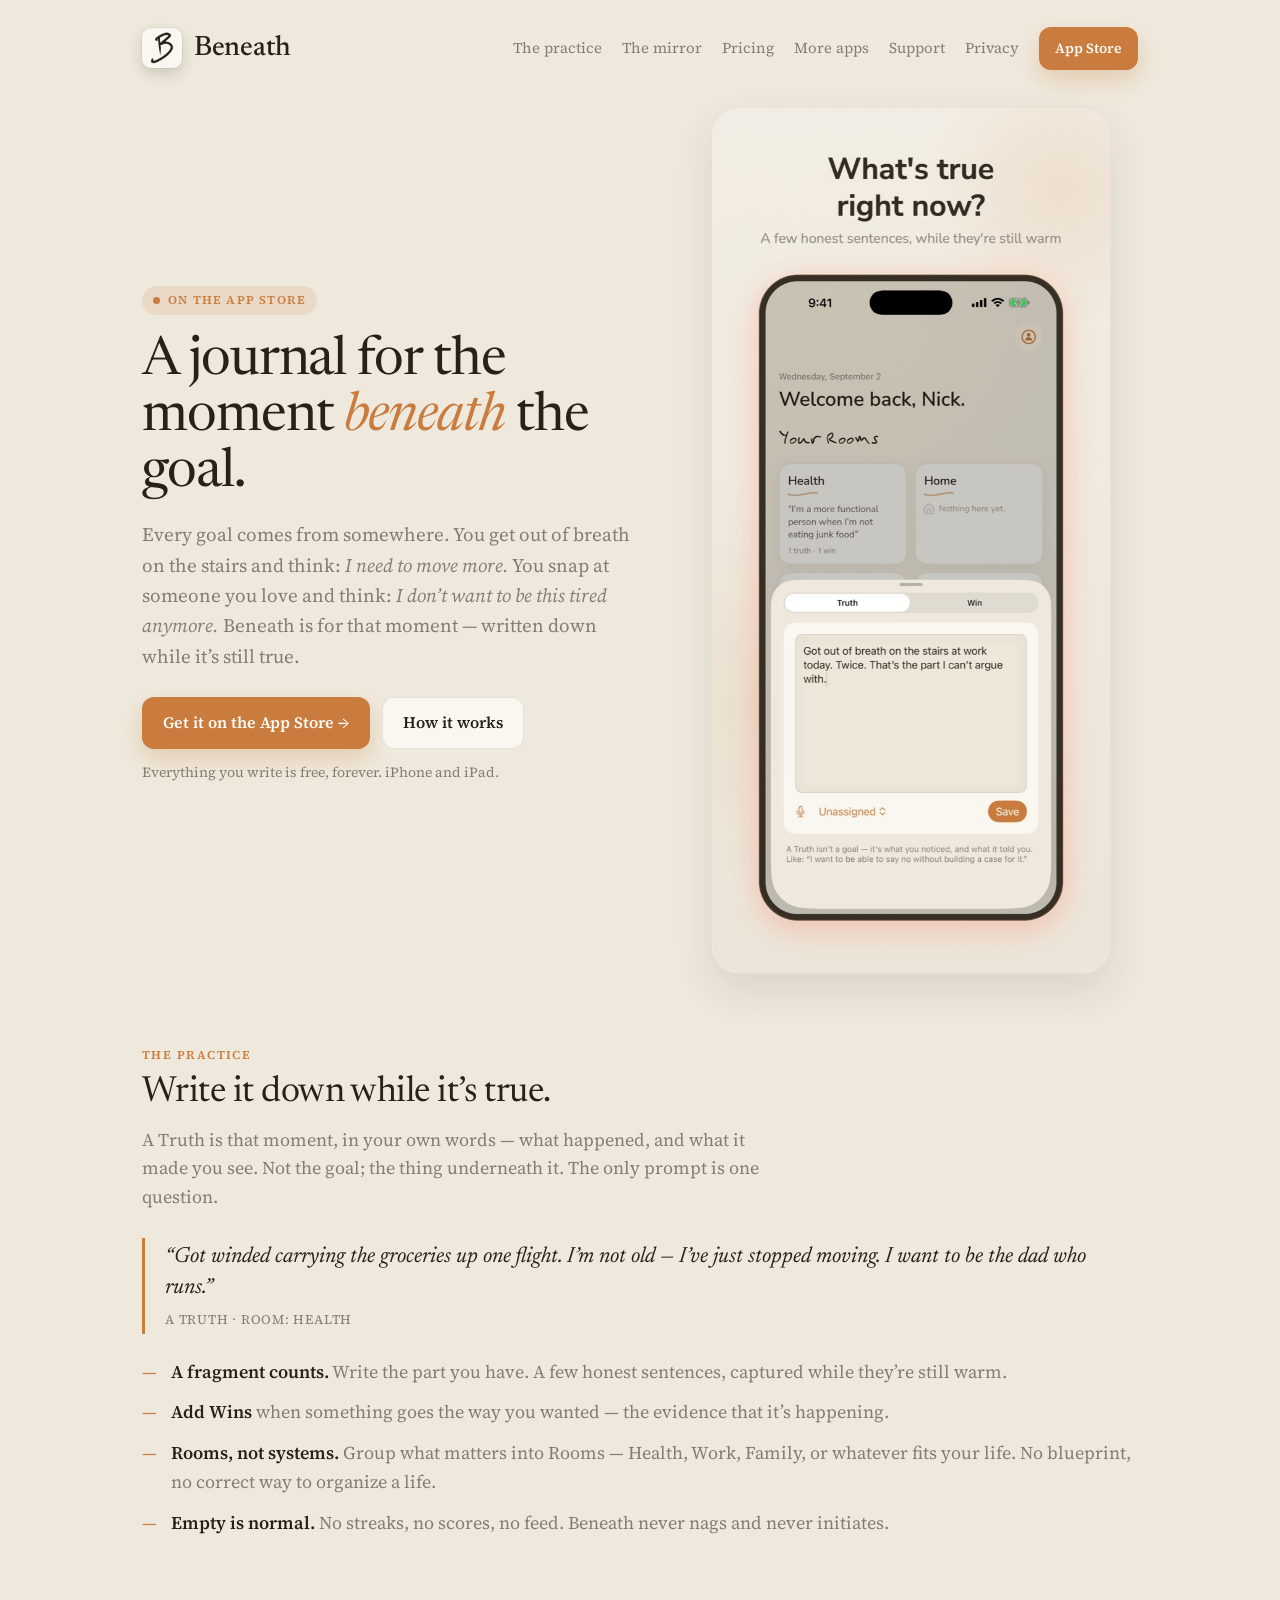
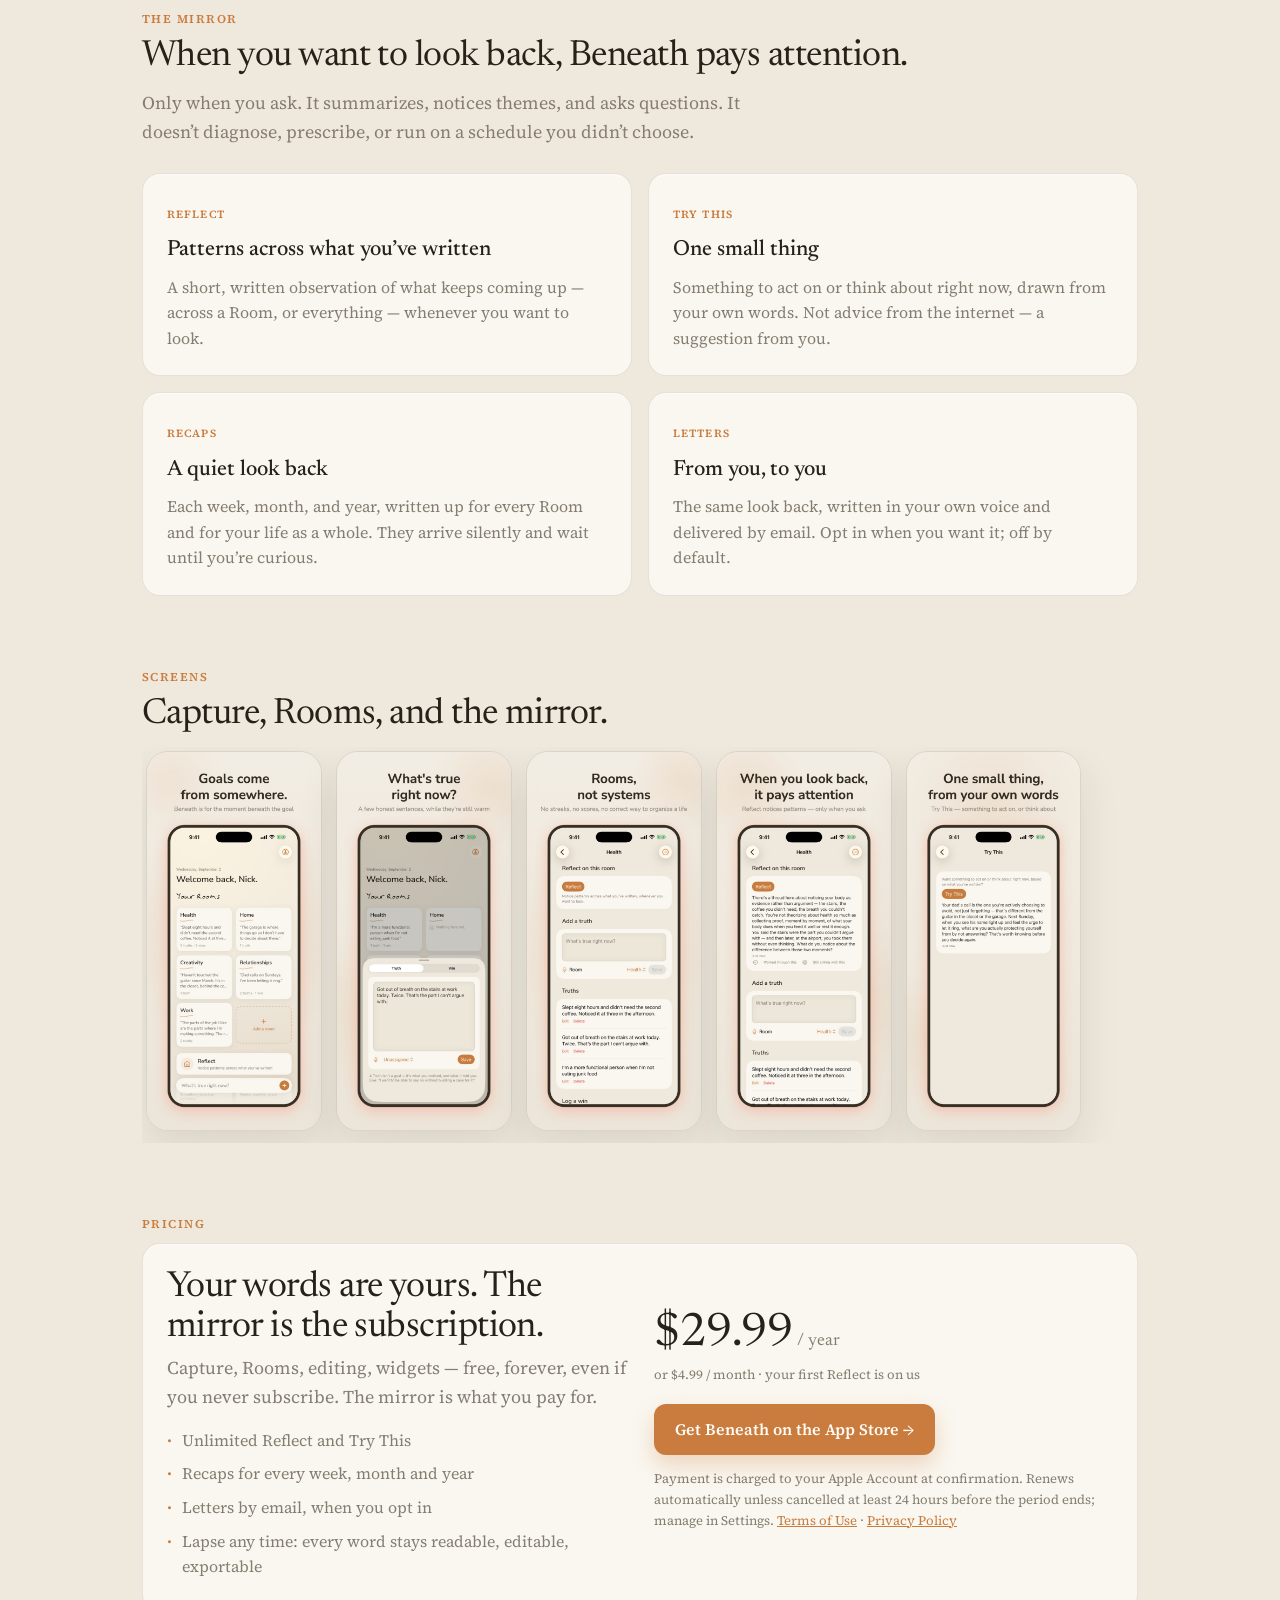
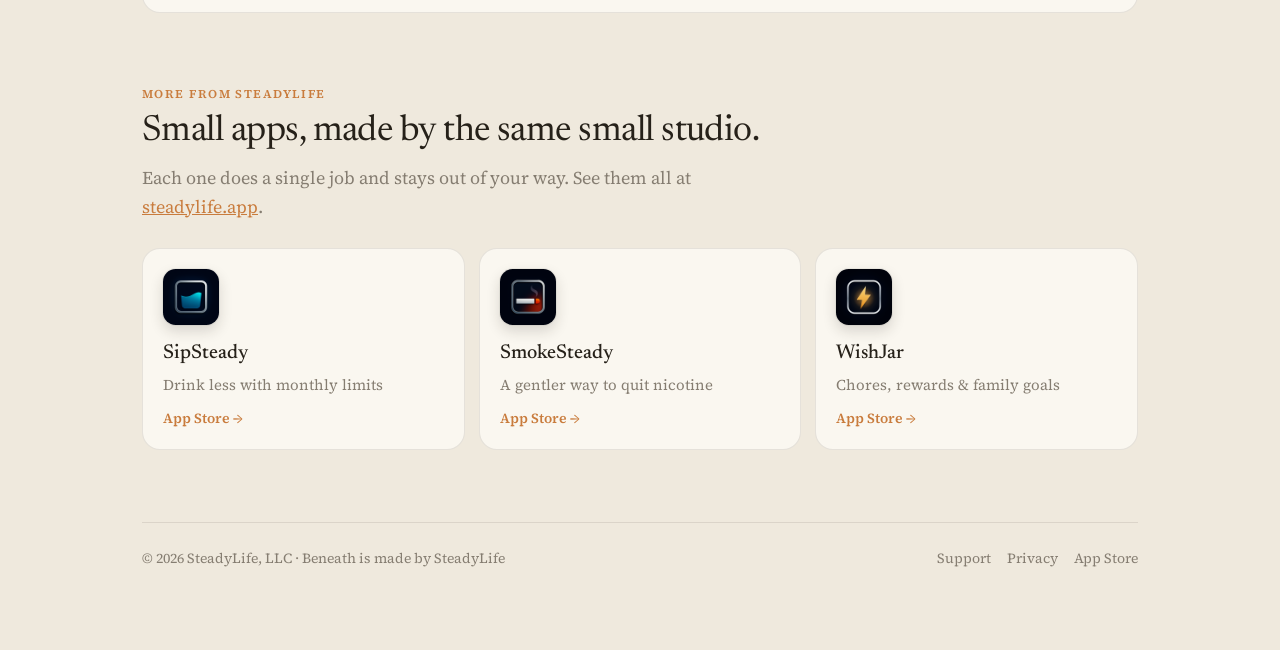
==== index.html @ 75b29573 ""More from SteadyLife" cards linking to the other apps' App Store pages Co-Authored-By: Claude Fable" ====
<!DOCTYPE html>
<html lang="en">
<head>
  <meta charset="utf-8" />
  <title>Beneath – A journal for the moment beneath the goal</title>
  <meta name="viewport" content="width=device-width, initial-scale=1" />
  <meta name="description" content="Beneath is a journal for the moment beneath the goal. Write down what's true while it's true, keep it in Rooms that fit your life, and when you want to look back, let it pay attention. On the App Store." />
  <meta property="og:title" content="Beneath – Truths & Wins" />
  <meta property="og:description" content="Write down what's true while it's true. A journal that never nags, and reflects only when you ask." />
  <meta property="og:image" content="https://beneath.ink/img/mk-1-home.jpg" />
  <meta property="og:url" content="https://beneath.ink/" />
  <meta name="theme-color" content="#EFE9DD" />
  <link rel="icon" type="image/png" sizes="32x32" href="/img/favicon-32.png" />
  <link rel="icon" type="image/png" sizes="64x64" href="/img/favicon-64.png" />
  <link rel="apple-touch-icon" href="/img/apple-touch-icon.png" />
  <meta name="apple-itunes-app" content="app-id=6801366688" />
  <link rel="preconnect" href="https://fonts.googleapis.com" />
  <link rel="preconnect" href="https://fonts.gstatic.com" crossorigin />
  <link href="https://fonts.googleapis.com/css2?family=Newsreader:ital,opsz,wght@0,6..72,400;0,6..72,500;1,6..72,400&family=Source+Serif+4:ital,opsz,wght@0,8..60,400;0,8..60,600;1,8..60,400&display=swap" rel="stylesheet" />
  <link rel="stylesheet" href="/site.css" />
</head>
<body>
  <div class="shell">
    <header>
      <a class="wordmark" href="/">
        <img src="/img/icon-512.png" alt="" width="40" height="40" />
        <span>Beneath</span>
      </a>
      <nav>
        <a href="#practice">The practice</a>
        <a href="#mirror">The mirror</a>
        <a href="#pricing">Pricing</a>
        <a href="#more">More apps</a>
        <a href="/support.html">Support</a>
        <a href="/privacy.html">Privacy</a>
        <a class="btn btn-primary btn-small" href="https://apps.apple.com/app/id6801366688" target="_blank" rel="noopener">App Store</a>
      </nav>
    </header>

    <main>
      <section class="hero">
        <div>
          <div class="chip"><span class="dot"></span>On the App Store</div>
          <h1>A journal for the moment <em>beneath</em> the goal.</h1>
          <p class="lede">
            Every goal comes from somewhere. You get out of breath on the stairs and think: <em>I need to move more.</em> You snap at someone you love and think: <em>I don&rsquo;t want to be this tired anymore.</em> Beneath is for that moment — written down while it&rsquo;s still true.
          </p>
          <div class="cta-row">
            <a class="btn btn-primary" href="https://apps.apple.com/app/id6801366688" target="_blank" rel="noopener">Get it on the App Store →</a>
            <a class="btn btn-ghost" href="#practice">How it works</a>
          </div>
          <p class="cta-note">Everything you write is free, forever. iPhone and iPad.</p>
        </div>
        <div class="hero-shot">
          <img src="/img/mk-2-capture.jpg" alt="Beneath — What's true right now?" />
        </div>
      </section>

      <section id="practice">
        <p class="eyebrow">The practice</p>
        <h2>Write it down while it&rsquo;s true.</h2>
        <p class="sub">A Truth is that moment, in your own words — what happened, and what it made you see. Not the goal; the thing underneath it. The only prompt is one question.</p>
        <blockquote class="truth">
          &ldquo;Got winded carrying the groceries up one flight. I&rsquo;m not old — I&rsquo;ve just stopped moving. I want to be the dad who runs.&rdquo;
          <small>A Truth · Room: Health</small>
        </blockquote>
        <ul class="principles">
          <li><span><strong>A fragment counts.</strong> Write the part you have. A few honest sentences, captured while they&rsquo;re still warm.</span></li>
          <li><span><strong>Add Wins</strong> when something goes the way you wanted — the evidence that it&rsquo;s happening.</span></li>
          <li><span><strong>Rooms, not systems.</strong> Group what matters into Rooms — Health, Work, Family, or whatever fits your life. No blueprint, no correct way to organize a life.</span></li>
          <li><span><strong>Empty is normal.</strong> No streaks, no scores, no feed. Beneath never nags and never initiates.</span></li>
        </ul>
      </section>

      <section id="mirror">
        <p class="eyebrow">The mirror</p>
        <h2>When you want to look back, Beneath pays attention.</h2>
        <p class="sub">Only when you ask. It summarizes, notices themes, and asks questions. It doesn&rsquo;t diagnose, prescribe, or run on a schedule you didn&rsquo;t choose.</p>
        <div class="mirror">
          <div class="card">
            <span class="tag">Reflect</span>
            <h3>Patterns across what you&rsquo;ve written</h3>
            <p>A short, written observation of what keeps coming up — across a Room, or everything — whenever you want to look.</p>
          </div>
          <div class="card">
            <span class="tag">Try This</span>
            <h3>One small thing</h3>
            <p>Something to act on or think about right now, drawn from your own words. Not advice from the internet — a suggestion from you.</p>
          </div>
          <div class="card">
            <span class="tag">Recaps</span>
            <h3>A quiet look back</h3>
            <p>Each week, month, and year, written up for every Room and for your life as a whole. They arrive silently and wait until you&rsquo;re curious.</p>
          </div>
          <div class="card">
            <span class="tag">Letters</span>
            <h3>From you, to you</h3>
            <p>The same look back, written in your own voice and delivered by email. Opt in when you want it; off by default.</p>
          </div>
        </div>
      </section>

      <section>
        <p class="eyebrow">Screens</p>
        <h2>Capture, Rooms, and the mirror.</h2>
        <div class="gallery">
          <a href="/img/mk-1-home.jpg" target="_blank" rel="noopener"><img src="/img/mk-1-home.jpg" alt="Beneath home — your Rooms and recent Truths" loading="lazy" /></a>
          <a href="/img/mk-2-capture.jpg" target="_blank" rel="noopener"><img src="/img/mk-2-capture.jpg" alt="Capture — what's true right now?" loading="lazy" /></a>
          <a href="/img/mk-3-room.jpg" target="_blank" rel="noopener"><img src="/img/mk-3-room.jpg" alt="A Room with its Truths and Wins" loading="lazy" /></a>
          <a href="/img/mk-4-reflect.jpg" target="_blank" rel="noopener"><img src="/img/mk-4-reflect.jpg" alt="Reflect — patterns across what you've written" loading="lazy" /></a>
          <a href="/img/mk-5-trythis.jpg" target="_blank" rel="noopener"><img src="/img/mk-5-trythis.jpg" alt="Try This — one small thing to act on" loading="lazy" /></a>
        </div>
      </section>

      <section id="pricing">
        <p class="eyebrow">Pricing</p>
        <div class="card pricing">
          <div>
            <h2 style="margin-bottom:6px;">Your words are yours. The mirror is the subscription.</h2>
            <p class="sub" style="margin-bottom:0;">Capture, Rooms, editing, widgets — free, forever, even if you never subscribe. The mirror is what you pay for.</p>
            <ul>
              <li>Unlimited Reflect and Try This</li>
              <li>Recaps for every week, month and year</li>
              <li>Letters by email, when you opt in</li>
              <li>Lapse any time: every word stays readable, editable, exportable</li>
            </ul>
          </div>
          <div>
            <div class="price">$29.99<small> / year</small></div>
            <p class="fine" style="margin:8px 0 18px;">or $4.99 / month · your first Reflect is on us</p>
            <a class="btn btn-primary" href="https://apps.apple.com/app/id6801366688" target="_blank" rel="noopener">Get Beneath on the App Store →</a>
            <p class="fine" style="margin-top:14px;">Payment is charged to your Apple Account at confirmation. Renews automatically unless cancelled at least 24 hours before the period ends; manage in Settings. <a href="https://www.apple.com/legal/internet-services/itunes/dev/stdeula/" target="_blank" rel="noopener">Terms of Use</a> · <a href="/privacy.html">Privacy Policy</a></p>
          </div>
        </div>
      </section>

      <section id="more">
        <p class="eyebrow">More from SteadyLife</p>
        <h2>Small apps, made by the same small studio.</h2>
        <p class="sub">Each one does a single job and stays out of your way. See them all at <a href="https://steadylife.app/">steadylife.app</a>.</p>
        <div class="more-grid">
          <a class="more-card" href="https://apps.apple.com/app/id6755796430" target="_blank" rel="noopener">
            <img src="/img/sipsteady.png" alt="" width="56" height="56" />
            <span class="more-name">SipSteady</span>
            <span class="more-sub">Drink less with monthly limits</span>
            <span class="more-cta">App Store →</span>
          </a>
          <a class="more-card" href="https://apps.apple.com/app/id6803258229" target="_blank" rel="noopener">
            <img src="/img/smokesteady.png" alt="" width="56" height="56" />
            <span class="more-name">SmokeSteady</span>
            <span class="more-sub">A gentler way to quit nicotine</span>
            <span class="more-cta">App Store →</span>
          </a>
          <a class="more-card" href="https://apps.apple.com/app/id6804933445" target="_blank" rel="noopener">
            <img src="/img/wishjar.png" alt="" width="56" height="56" />
            <span class="more-name">WishJar</span>
            <span class="more-sub">Chores, rewards & family goals</span>
            <span class="more-cta">App Store →</span>
          </a>
        </div>
      </section>
    </main>

    <footer>
      <div>© 2026 SteadyLife, LLC · Beneath is made by <a href="https://steadylife.app/">SteadyLife</a></div>
      <div class="links">
        <a href="/support.html">Support</a>
        <a href="/privacy.html">Privacy</a>
        <a href="https://apps.apple.com/app/id6801366688" target="_blank" rel="noopener">App Store</a>
      </div>
    </footer>
  </div>
</body>
</html>
---- site.css ----
/* Beneath — the app's own palette: warm cream, paper cards, warm ink, copper. */
:root {
  --cream: #EFE9DD;
  --paper: #FAF7F0;
  --paper-2: #EDE7DA;
  --ink: #262119;
  --ink-2: #857D71;
  --copper: #C97C3D;
  --copper-soft: rgba(201, 124, 61, 0.14);
  --divider: rgba(38, 33, 25, 0.10);
  --radius: 18px;
  --shadow: 0 18px 40px rgba(38, 33, 25, 0.10);
}

* { box-sizing: border-box; }
html { scroll-behavior: smooth; }

body {
  margin: 0;
  background: var(--cream);
  color: var(--ink);
  font-family: "Source Serif 4", "New York", Georgia, "Times New Roman", serif;
  font-size: 18px;
  line-height: 1.6;
  -webkit-font-smoothing: antialiased;
}

a { color: var(--copper); }

.shell { max-width: 1040px; margin: 0 auto; padding: 22px 22px 80px; }

/* --- Header --- */
header {
  display: flex; align-items: center; justify-content: space-between;
  gap: 16px; padding: 4px 0 36px; flex-wrap: wrap;
}
.wordmark {
  display: inline-flex; align-items: center; gap: 12px;
  text-decoration: none; color: var(--ink);
  font-family: "Newsreader", "Source Serif 4", Georgia, serif;
  font-weight: 500; font-size: 28px; letter-spacing: -0.01em;
}
.wordmark img {
  width: 40px; height: 40px; border-radius: 22.5%;
  box-shadow: 0 6px 14px rgba(38, 33, 25, 0.16), 0 0 0 1px rgba(38, 33, 25, 0.06);
}
nav { display: flex; align-items: center; gap: 20px; flex-wrap: wrap; }
nav a {
  color: var(--ink-2); text-decoration: none; font-size: 15px;
  font-family: "Source Serif 4", Georgia, serif;
}
nav a:hover { color: var(--ink); }

/* --- Buttons --- */
.btn {
  display: inline-flex; align-items: center; gap: 8px;
  padding: 12px 20px; border-radius: 12px;
  font-size: 16px; text-decoration: none;
  font-family: "Source Serif 4", Georgia, serif; font-weight: 600;
  border: 1px solid transparent;
  transition: transform 0.08s ease-out, box-shadow 0.08s ease-out, background 0.08s ease-out;
}
.btn-primary { background: var(--copper); color: #FFFDF9; box-shadow: 0 10px 22px rgba(201, 124, 61, 0.28); }
.btn-primary:hover { transform: translateY(-1px); box-shadow: 0 14px 26px rgba(201, 124, 61, 0.34); }
.btn-ghost { background: var(--paper); color: var(--ink); border-color: var(--divider); }
.btn-ghost:hover { background: #fff; }
.btn-small { padding: 9px 15px; font-size: 14px; }

/* --- Hero --- */
.hero {
  display: grid; grid-template-columns: minmax(0, 1.05fr) minmax(0, 0.95fr);
  gap: 40px; align-items: center; margin-bottom: 72px;
}
@media (max-width: 860px) { .hero { grid-template-columns: minmax(0, 1fr); } }

.chip {
  display: inline-flex; align-items: center; gap: 8px;
  padding: 5px 11px; border-radius: 999px;
  background: var(--copper-soft); color: var(--copper);
  font-size: 12px; letter-spacing: 0.10em; text-transform: uppercase;
  font-family: "Source Serif 4", Georgia, serif; font-weight: 600;
  margin-bottom: 18px;
}
.chip .dot { width: 7px; height: 7px; border-radius: 50%; background: var(--copper); }

h1 {
  font-family: "Newsreader", "Source Serif 4", Georgia, serif;
  font-weight: 400; font-size: 54px; line-height: 1.04; letter-spacing: -0.02em;
  margin: 0 0 18px;
}
@media (max-width: 600px) { h1 { font-size: 40px; } }
h1 em { font-style: italic; color: var(--copper); }

.lede { font-size: 19px; color: var(--ink-2); max-width: 520px; margin: 0 0 26px; }
.cta-row { display: flex; gap: 12px; flex-wrap: wrap; align-items: center; }
.cta-note { font-size: 14px; color: var(--ink-2); margin-top: 12px; }

.hero-shot img {
  width: 100%; max-width: 400px; display: block; margin: 0 auto;
  border-radius: 28px; box-shadow: var(--shadow);
  border: 1px solid var(--divider); background: var(--paper);
}

/* --- Sections --- */
section { margin-bottom: 72px; }
.eyebrow {
  font-size: 12px; letter-spacing: 0.12em; text-transform: uppercase;
  color: var(--copper); font-weight: 600; margin: 0 0 8px;
}
h2 {
  font-family: "Newsreader", "Source Serif 4", Georgia, serif;
  font-weight: 400; font-size: 36px; line-height: 1.12; letter-spacing: -0.015em;
  margin: 0 0 12px;
}
.sub { color: var(--ink-2); max-width: 620px; margin: 0 0 26px; }

.card {
  background: var(--paper); border: 1px solid var(--divider);
  border-radius: var(--radius); padding: 24px;
  box-shadow: 0 1px 0 rgba(255,255,255,0.6) inset;
}

/* A Truth, quoted */
.truth {
  border-left: 3px solid var(--copper);
  padding: 4px 0 4px 20px; margin: 0 0 24px;
  font-family: "Newsreader", Georgia, serif; font-style: italic; font-size: 22px; line-height: 1.4;
}
.truth small { display: block; font-style: normal; font-family: "Source Serif 4", Georgia, serif; font-size: 13px; color: var(--ink-2); margin-top: 8px; letter-spacing: 0.06em; text-transform: uppercase; }

/* Mirror features */
.mirror { display: grid; grid-template-columns: repeat(2, minmax(0, 1fr)); gap: 16px; }
@media (max-width: 720px) { .mirror { grid-template-columns: minmax(0, 1fr); } }
.mirror h3 { margin: 0 0 6px; font-family: "Newsreader", Georgia, serif; font-weight: 500; font-size: 22px; }
.mirror p { margin: 0; color: var(--ink-2); font-size: 16px; }
.mirror .tag {
  display: inline-block; font-size: 11px; letter-spacing: 0.10em; text-transform: uppercase;
  color: var(--copper); margin-bottom: 10px; font-weight: 600;
}

/* Principles list */
.principles { list-style: none; padding: 0; margin: 0; display: grid; gap: 12px; }
.principles li { display: flex; gap: 14px; align-items: flex-start; color: var(--ink-2); }
.principles li::before { content: "—"; color: var(--copper); flex: 0 0 auto; }
.principles strong { color: var(--ink); font-weight: 600; }

/* Gallery */
.gallery { display: flex; gap: 14px; overflow-x: auto; padding: 4px 4px 12px; scroll-snap-type: x mandatory; }
.gallery a { flex: 0 0 auto; scroll-snap-align: start; }
.gallery img {
  height: 380px; width: auto; display: block; border-radius: 22px;
  border: 1px solid var(--divider); box-shadow: var(--shadow);
}
@media (max-width: 600px) { .gallery img { height: 300px; } }

/* Pricing */
.pricing { display: grid; grid-template-columns: minmax(0, 1fr) minmax(0, 1fr); gap: 28px; align-items: center; }
@media (max-width: 760px) { .pricing { grid-template-columns: minmax(0, 1fr); } }
.price { font-family: "Newsreader", Georgia, serif; font-size: 46px; line-height: 1; letter-spacing: -0.02em; }
.price small { font-size: 18px; color: var(--ink-2); letter-spacing: 0; }
.pricing ul { list-style: none; padding: 0; margin: 16px 0 0; }
.pricing li { display: flex; gap: 10px; align-items: flex-start; margin-bottom: 8px; color: var(--ink-2); font-size: 16px; }
.pricing li::before { content: "·"; color: var(--copper); font-weight: 700; flex: 0 0 auto; }
.fine { font-size: 13px; color: var(--ink-2); }

/* Prose pages */
.prose { max-width: 740px; }
.prose h1 { font-size: 42px; }
.prose h2 { font-size: 26px; margin-top: 40px; }
.prose p, .prose li { color: #4A433B; }
.prose strong { color: var(--ink); font-weight: 600; }
.prose ul { padding-left: 22px; }
.prose li { margin-bottom: 8px; }
.prose .meta { color: var(--ink-2); font-size: 14px; }

/* Forms */
form.support { display: grid; gap: 14px; max-width: 560px; }
form.support label { font-size: 14px; display: grid; gap: 6px; color: var(--ink); font-weight: 600; }
form.support input, form.support textarea {
  font: inherit; font-size: 16px; color: var(--ink);
  background: var(--paper); border: 1px solid var(--divider); border-radius: 12px; padding: 12px 14px;
}
form.support textarea { min-height: 140px; resize: vertical; }
form.support input:focus, form.support textarea:focus { outline: none; border-color: var(--copper); box-shadow: 0 0 0 4px var(--copper-soft); }

/* FAQ */
details { border-top: 1px solid var(--divider); padding: 14px 0; }
details:last-of-type { border-bottom: 1px solid var(--divider); }
summary { cursor: pointer; font-weight: 600; font-size: 17px; list-style: none; display: flex; justify-content: space-between; gap: 16px; }
summary::after { content: "+"; color: var(--copper); }
details[open] summary::after { content: "–"; }
details p { color: var(--ink-2); margin: 10px 0 0; font-size: 16px; }

/* Footer */
footer {
  border-top: 1px solid var(--divider); padding-top: 24px;
  display: flex; justify-content: space-between; gap: 16px; flex-wrap: wrap;
  color: var(--ink-2); font-size: 14px;
}
footer a { color: var(--ink-2); text-decoration: none; }
footer a:hover { color: var(--ink); }
footer .links { display: flex; gap: 16px; flex-wrap: wrap; }

/* More from SteadyLife */
.more-grid { display: grid; grid-template-columns: repeat(3, minmax(0, 1fr)); gap: 14px; }
@media (max-width: 720px) { .more-grid { grid-template-columns: minmax(0, 1fr); } }
.more-card {
  display: grid; gap: 4px; text-decoration: none; color: var(--ink);
  background: var(--paper); border: 1px solid var(--divider);
  border-radius: var(--radius); padding: 20px;
  transition: transform 0.08s ease-out, box-shadow 0.08s ease-out;
}
.more-card:hover { transform: translateY(-2px); box-shadow: var(--shadow); }
.more-card img { width: 56px; height: 56px; border-radius: 22.5%; margin-bottom: 8px; box-shadow: 0 6px 14px rgba(38, 33, 25, 0.16), 0 0 0 1px rgba(38,33,25,0.06); }
.more-name { font-family: "Newsreader", Georgia, serif; font-weight: 500; font-size: 20px; }
.more-sub { color: var(--ink-2); font-size: 15px; }
.more-cta { color: var(--copper); font-weight: 600; font-size: 14px; margin-top: 6px; }
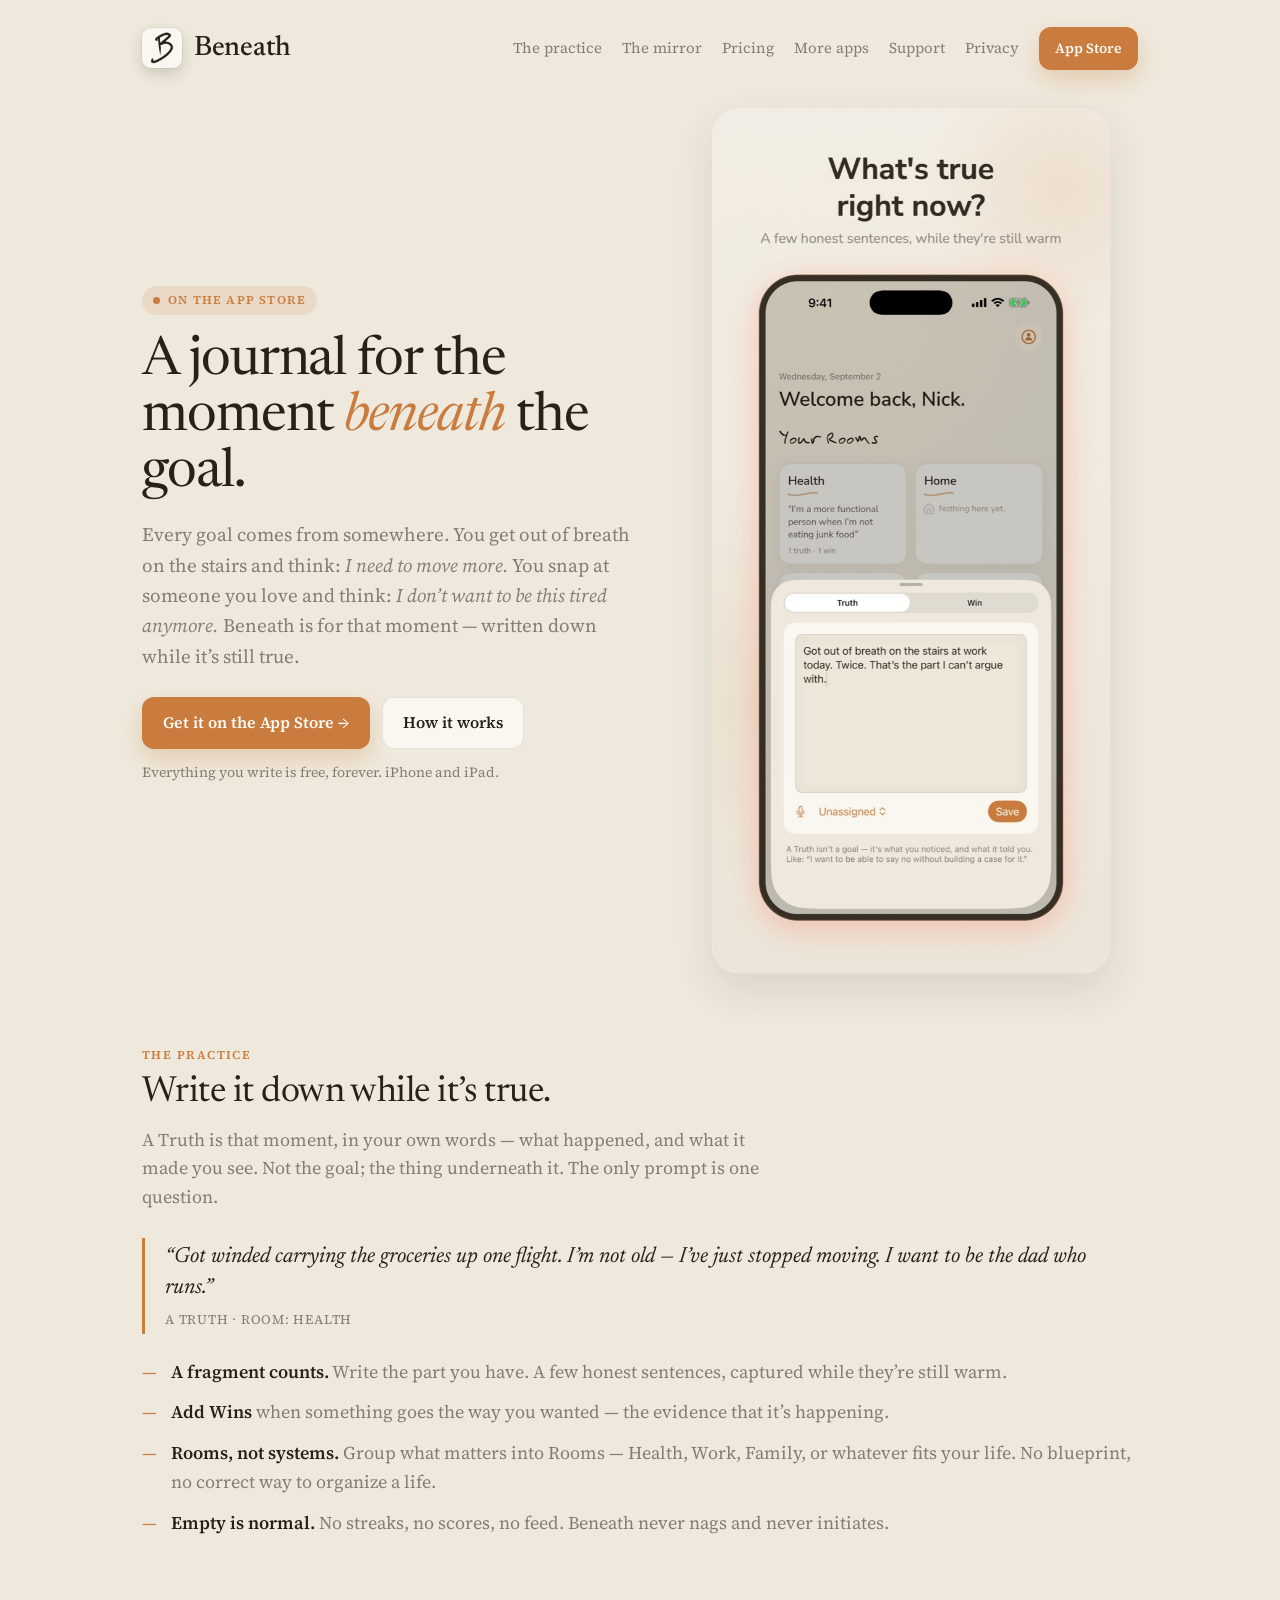
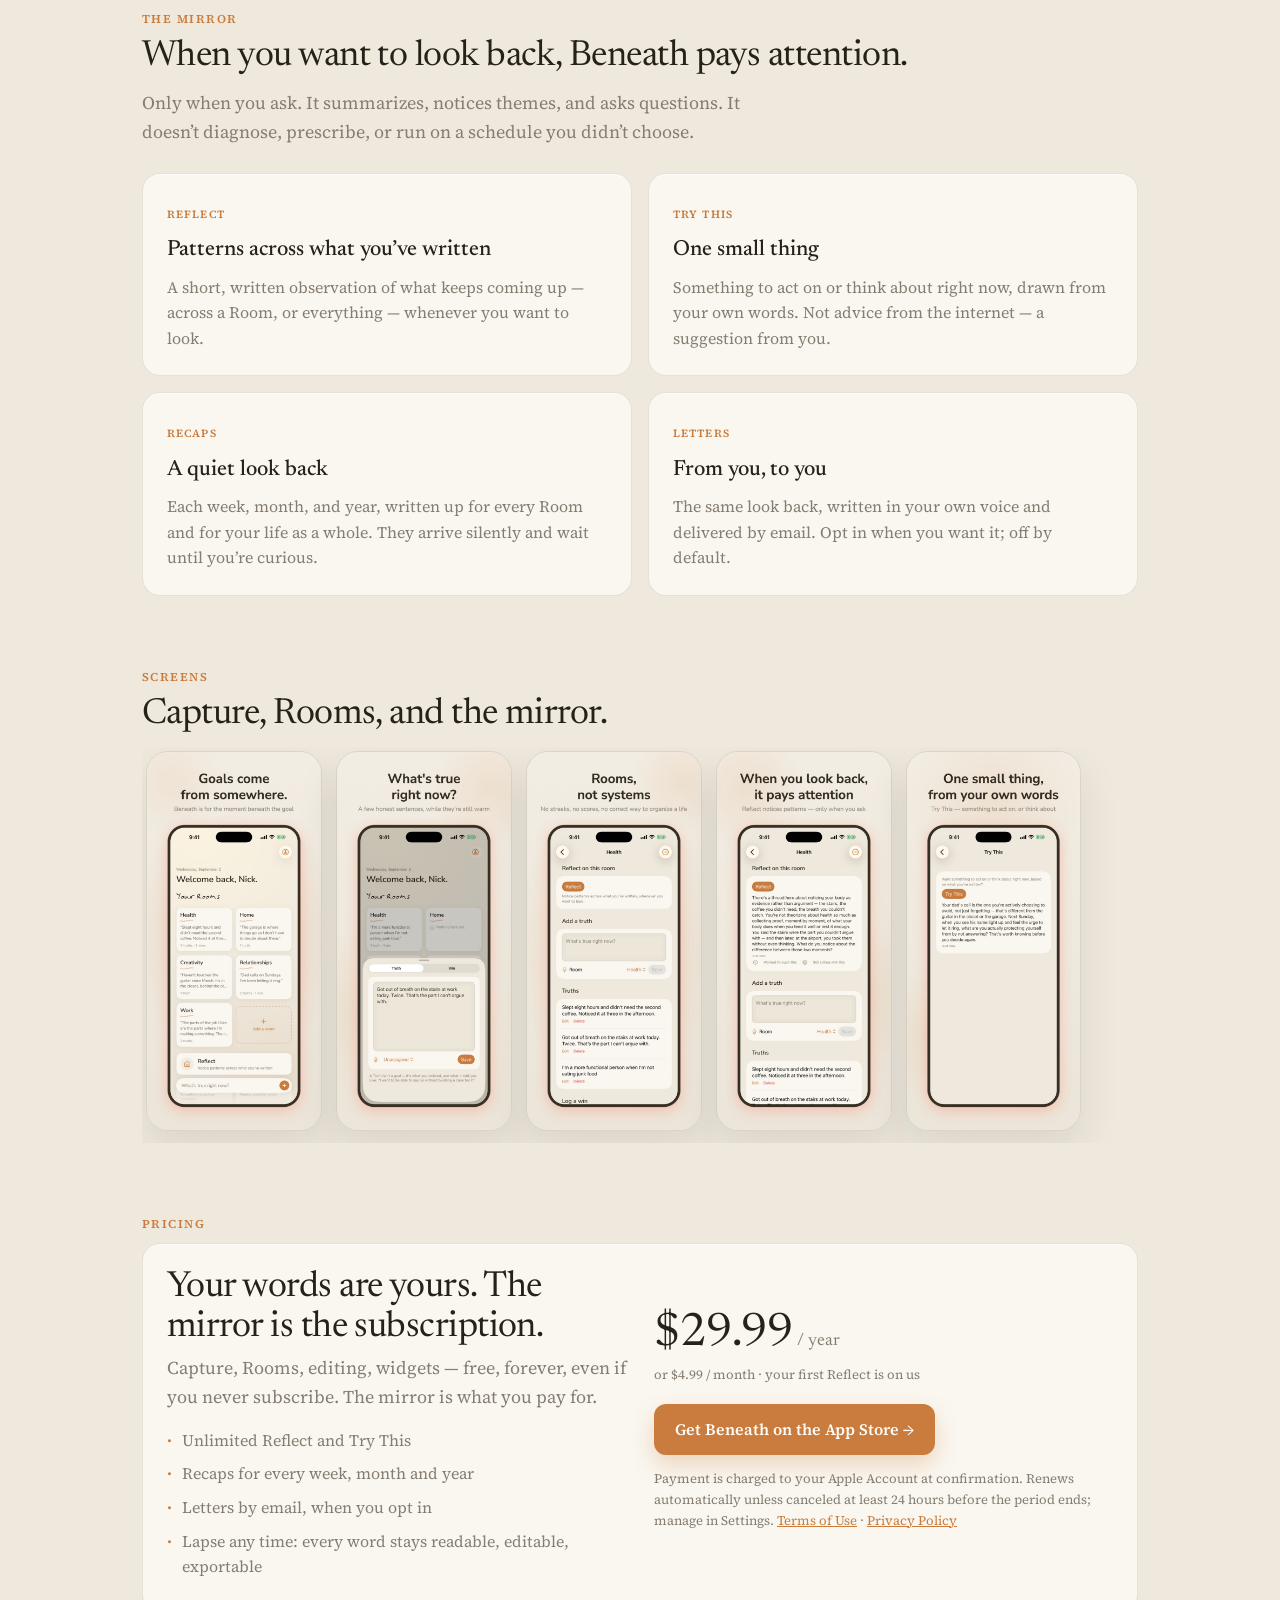
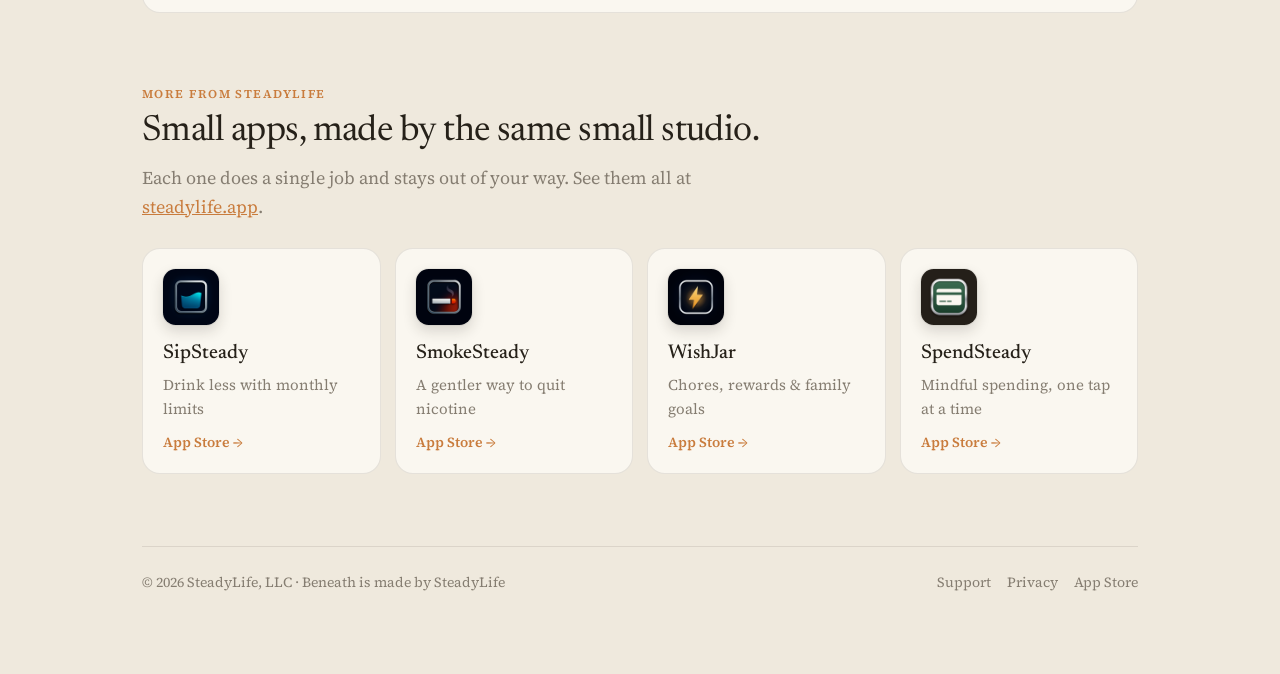
==== commit 4f3c9d15: "More from SteadyLife: add SpendSteady Co-Authored-By: Claude Fable 5.1 <noreply@anthropic.com>" ====
--- a/index.html
+++ b/index.html
@@ -129,7 +129,7 @@
             <div class="price">$29.99<small> / year</small></div>
             <p class="fine" style="margin:8px 0 18px;">or $4.99 / month · your first Reflect is on us</p>
             <a class="btn btn-primary" href="https://apps.apple.com/app/id6801366688" target="_blank" rel="noopener">Get Beneath on the App Store →</a>
-            <p class="fine" style="margin-top:14px;">Payment is charged to your Apple Account at confirmation. Renews automatically unless cancelled at least 24 hours before the period ends; manage in Settings. <a href="https://www.apple.com/legal/internet-services/itunes/dev/stdeula/" target="_blank" rel="noopener">Terms of Use</a> · <a href="/privacy.html">Privacy Policy</a></p>
+            <p class="fine" style="margin-top:14px;">Payment is charged to your Apple Account at confirmation. Renews automatically unless canceled at least 24 hours before the period ends; manage in Settings. <a href="https://www.apple.com/legal/internet-services/itunes/dev/stdeula/" target="_blank" rel="noopener">Terms of Use</a> · <a href="/privacy.html">Privacy Policy</a></p>
           </div>
         </div>
       </section>
@@ -157,6 +157,12 @@
             <span class="more-sub">Chores, rewards & family goals</span>
             <span class="more-cta">App Store →</span>
           </a>
+          <a class="more-card" href="https://apps.apple.com/app/id6804992060" target="_blank" rel="noopener">
+            <img src="/img/spendsteady.png" alt="" width="56" height="56" />
+            <span class="more-name">SpendSteady</span>
+            <span class="more-sub">Mindful spending, one tap at a time</span>
+            <span class="more-cta">App Store →</span>
+          </a>
         </div>
       </section>
     </main>
--- a/site.css
+++ b/site.css
@@ -202,8 +202,9 @@
 footer .links { display: flex; gap: 16px; flex-wrap: wrap; }
 
 /* More from SteadyLife */
-.more-grid { display: grid; grid-template-columns: repeat(3, minmax(0, 1fr)); gap: 14px; }
-@media (max-width: 720px) { .more-grid { grid-template-columns: minmax(0, 1fr); } }
+.more-grid { display: grid; grid-template-columns: repeat(4, minmax(0, 1fr)); gap: 14px; }
+@media (max-width: 900px) { .more-grid { grid-template-columns: repeat(2, minmax(0, 1fr)); } }
+@media (max-width: 520px) { .more-grid { grid-template-columns: minmax(0, 1fr); } }
 .more-card {
   display: grid; gap: 4px; text-decoration: none; color: var(--ink);
   background: var(--paper); border: 1px solid var(--divider);
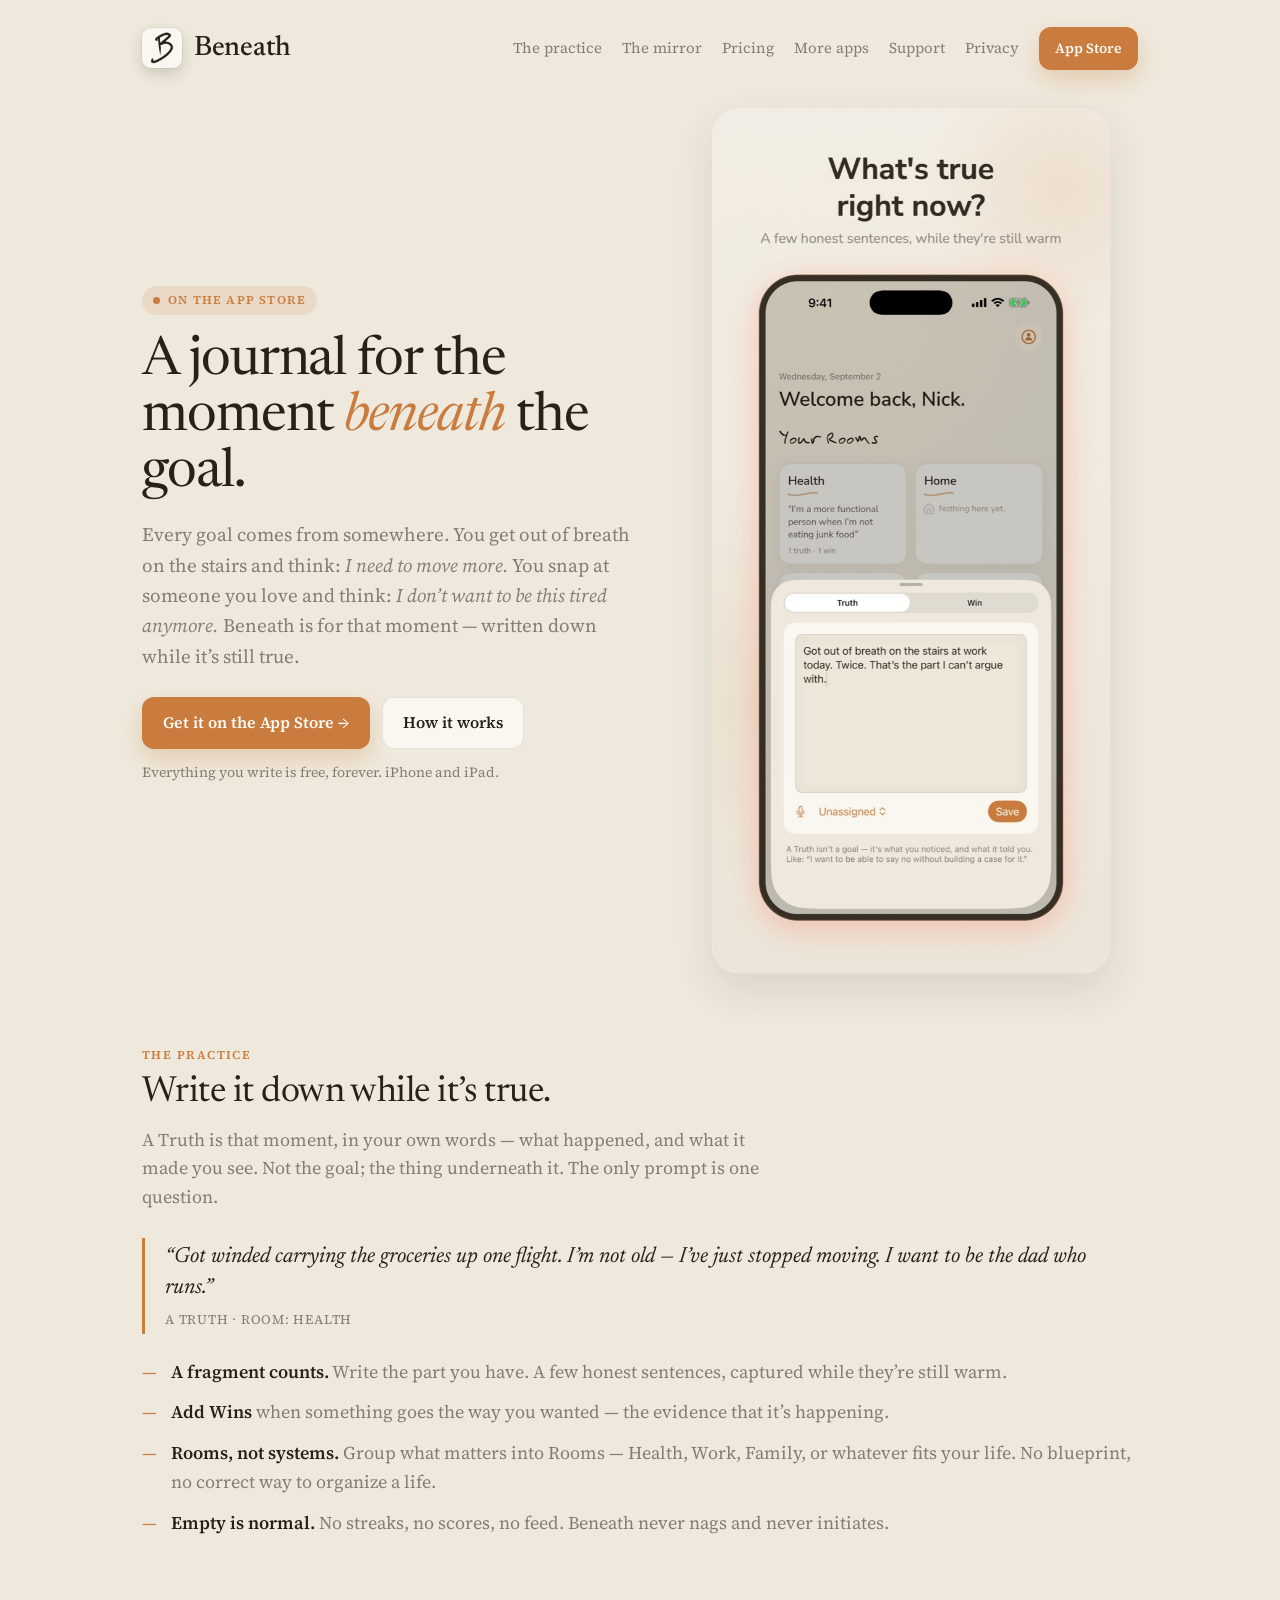
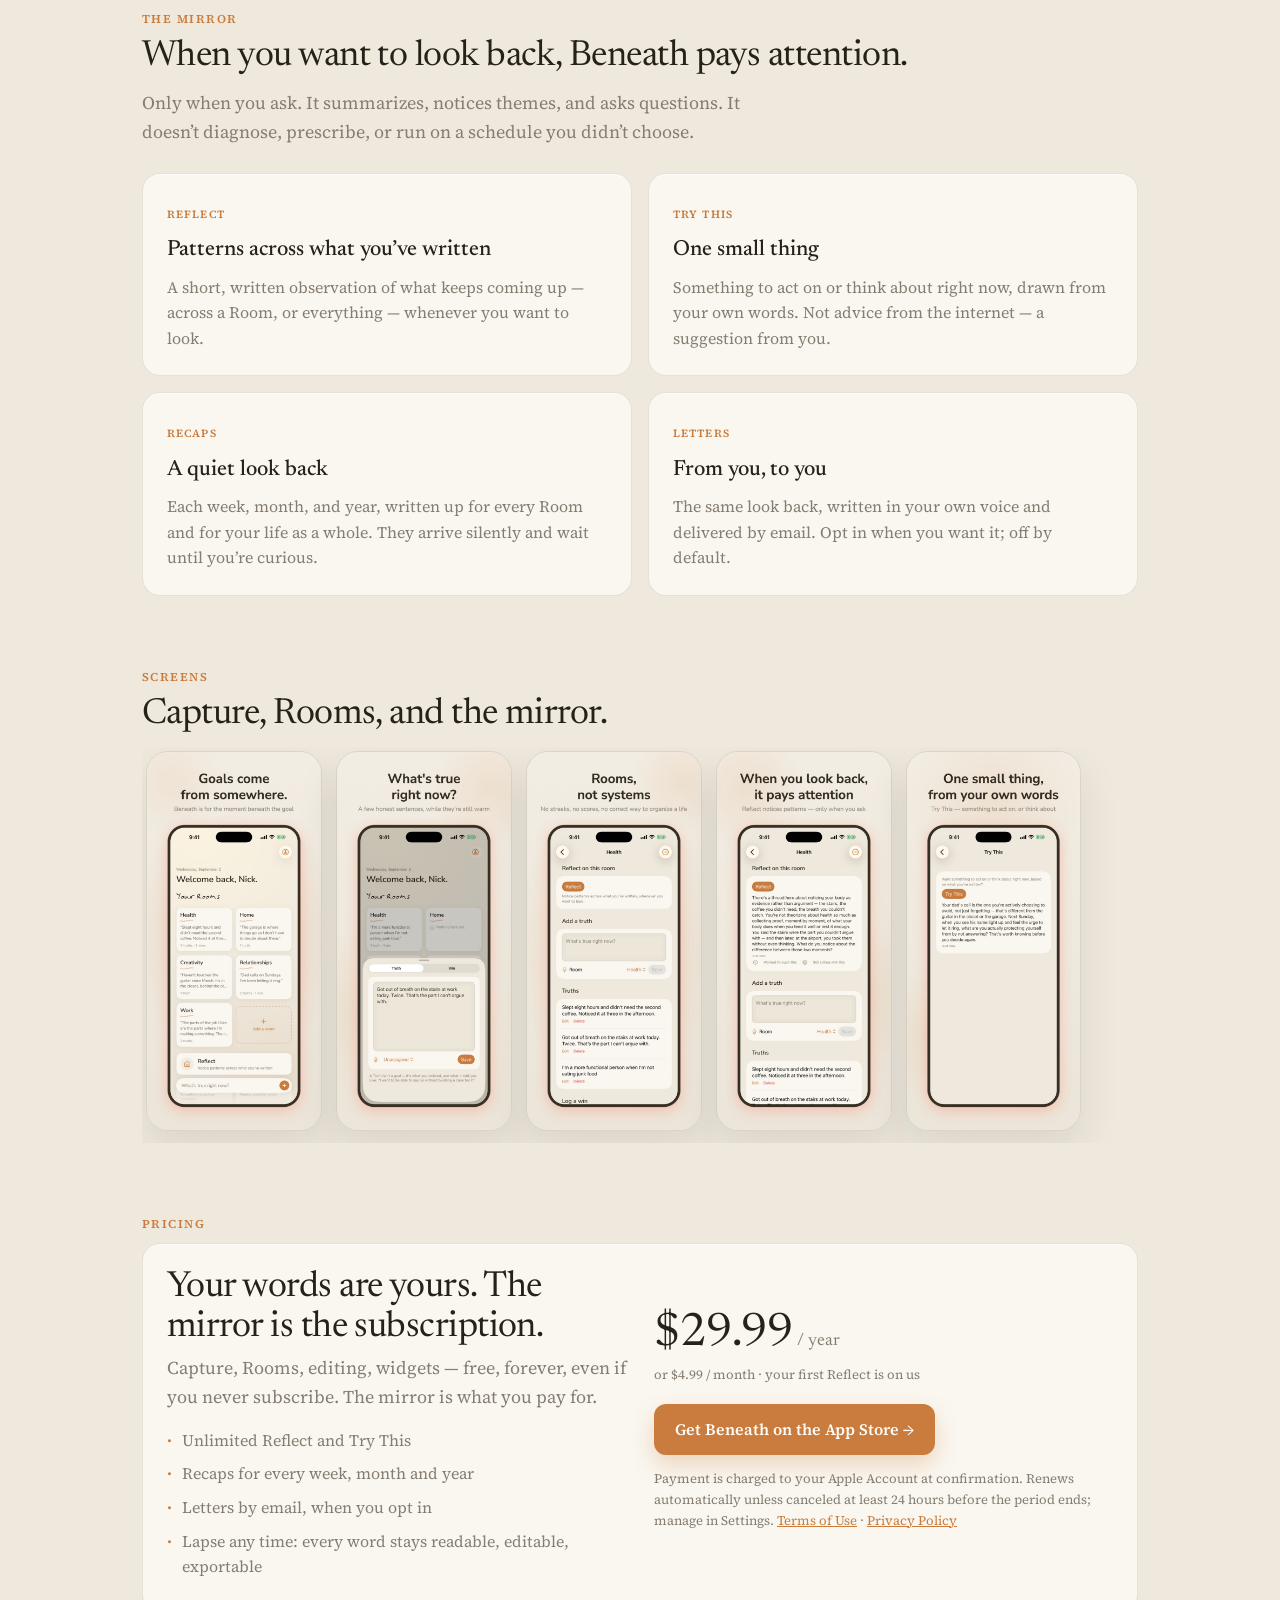
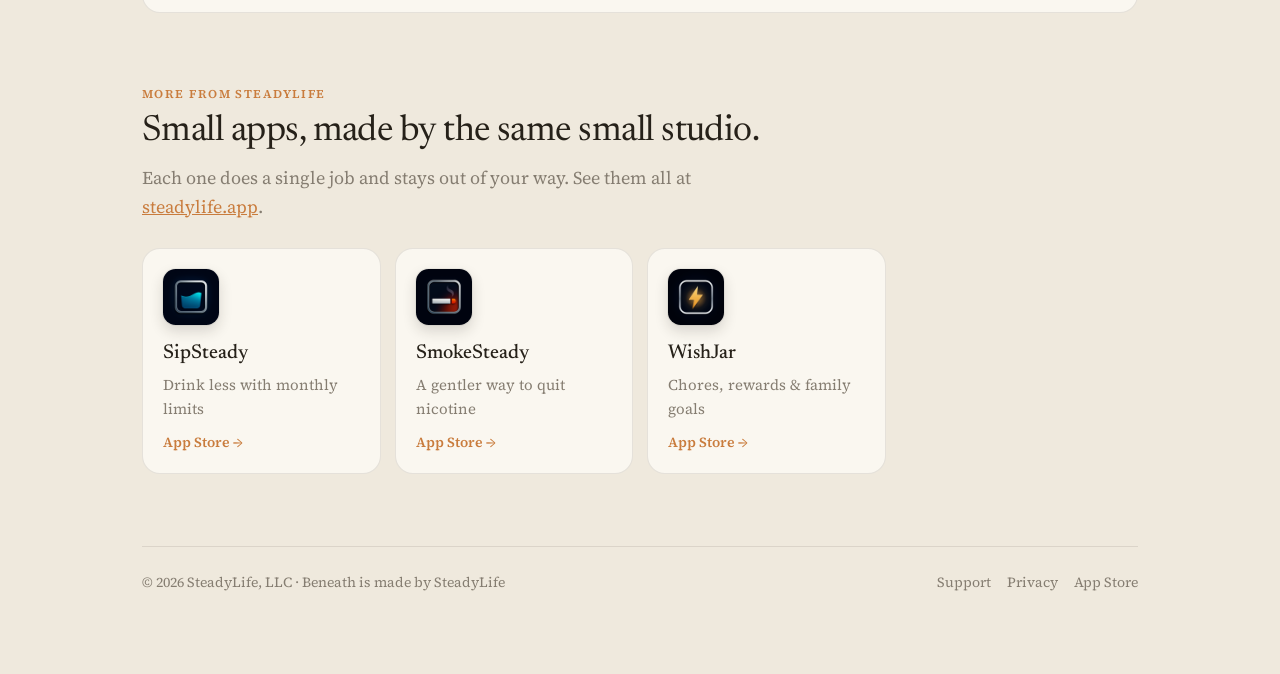
==== commit 7f483f35: "American spelling: canceled Co-Authored-By: Claude Fable 5.1 <noreply@anthropic.com>" ====
--- a/index.html
+++ b/index.html
@@ -157,12 +157,6 @@
             <span class="more-sub">Chores, rewards & family goals</span>
             <span class="more-cta">App Store →</span>
           </a>
-          <a class="more-card" href="https://apps.apple.com/app/id6804992060" target="_blank" rel="noopener">
-            <img src="/img/spendsteady.png" alt="" width="56" height="56" />
-            <span class="more-name">SpendSteady</span>
-            <span class="more-sub">Mindful spending, one tap at a time</span>
-            <span class="more-cta">App Store →</span>
-          </a>
         </div>
       </section>
     </main>
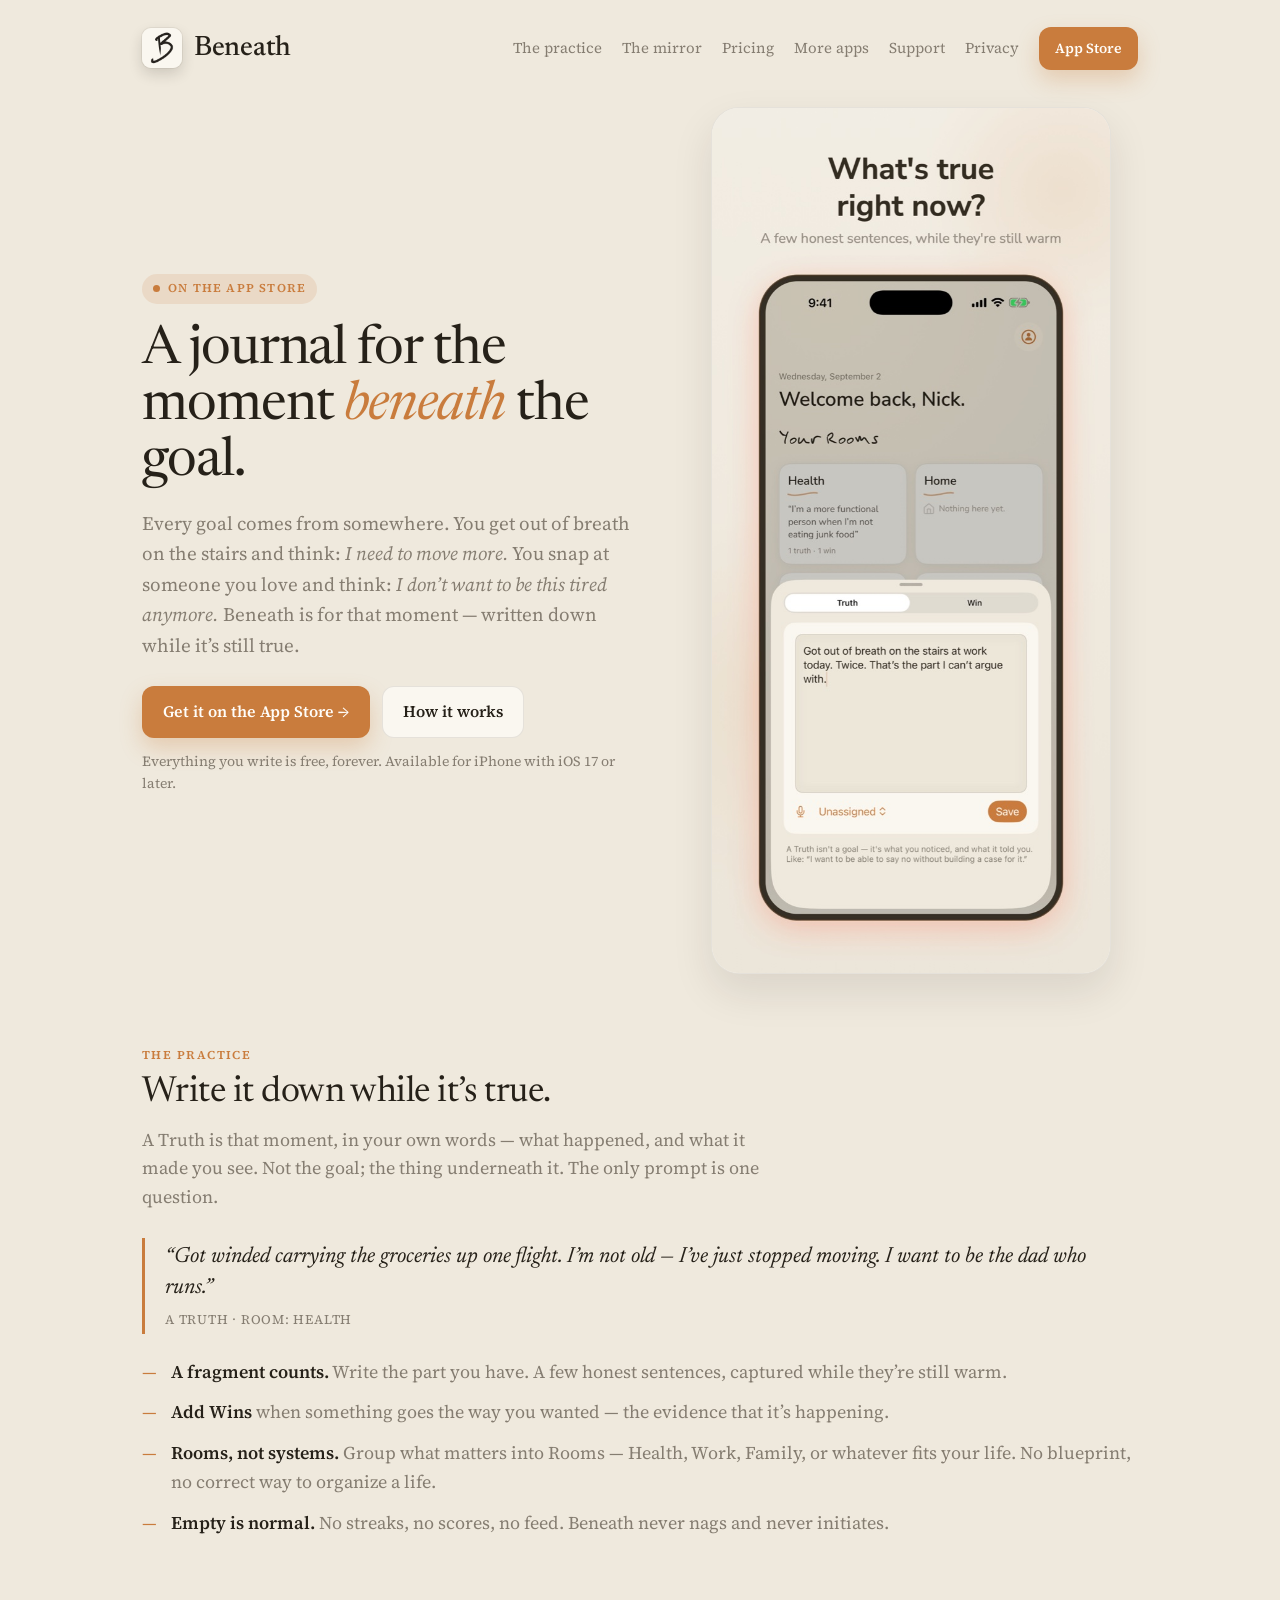
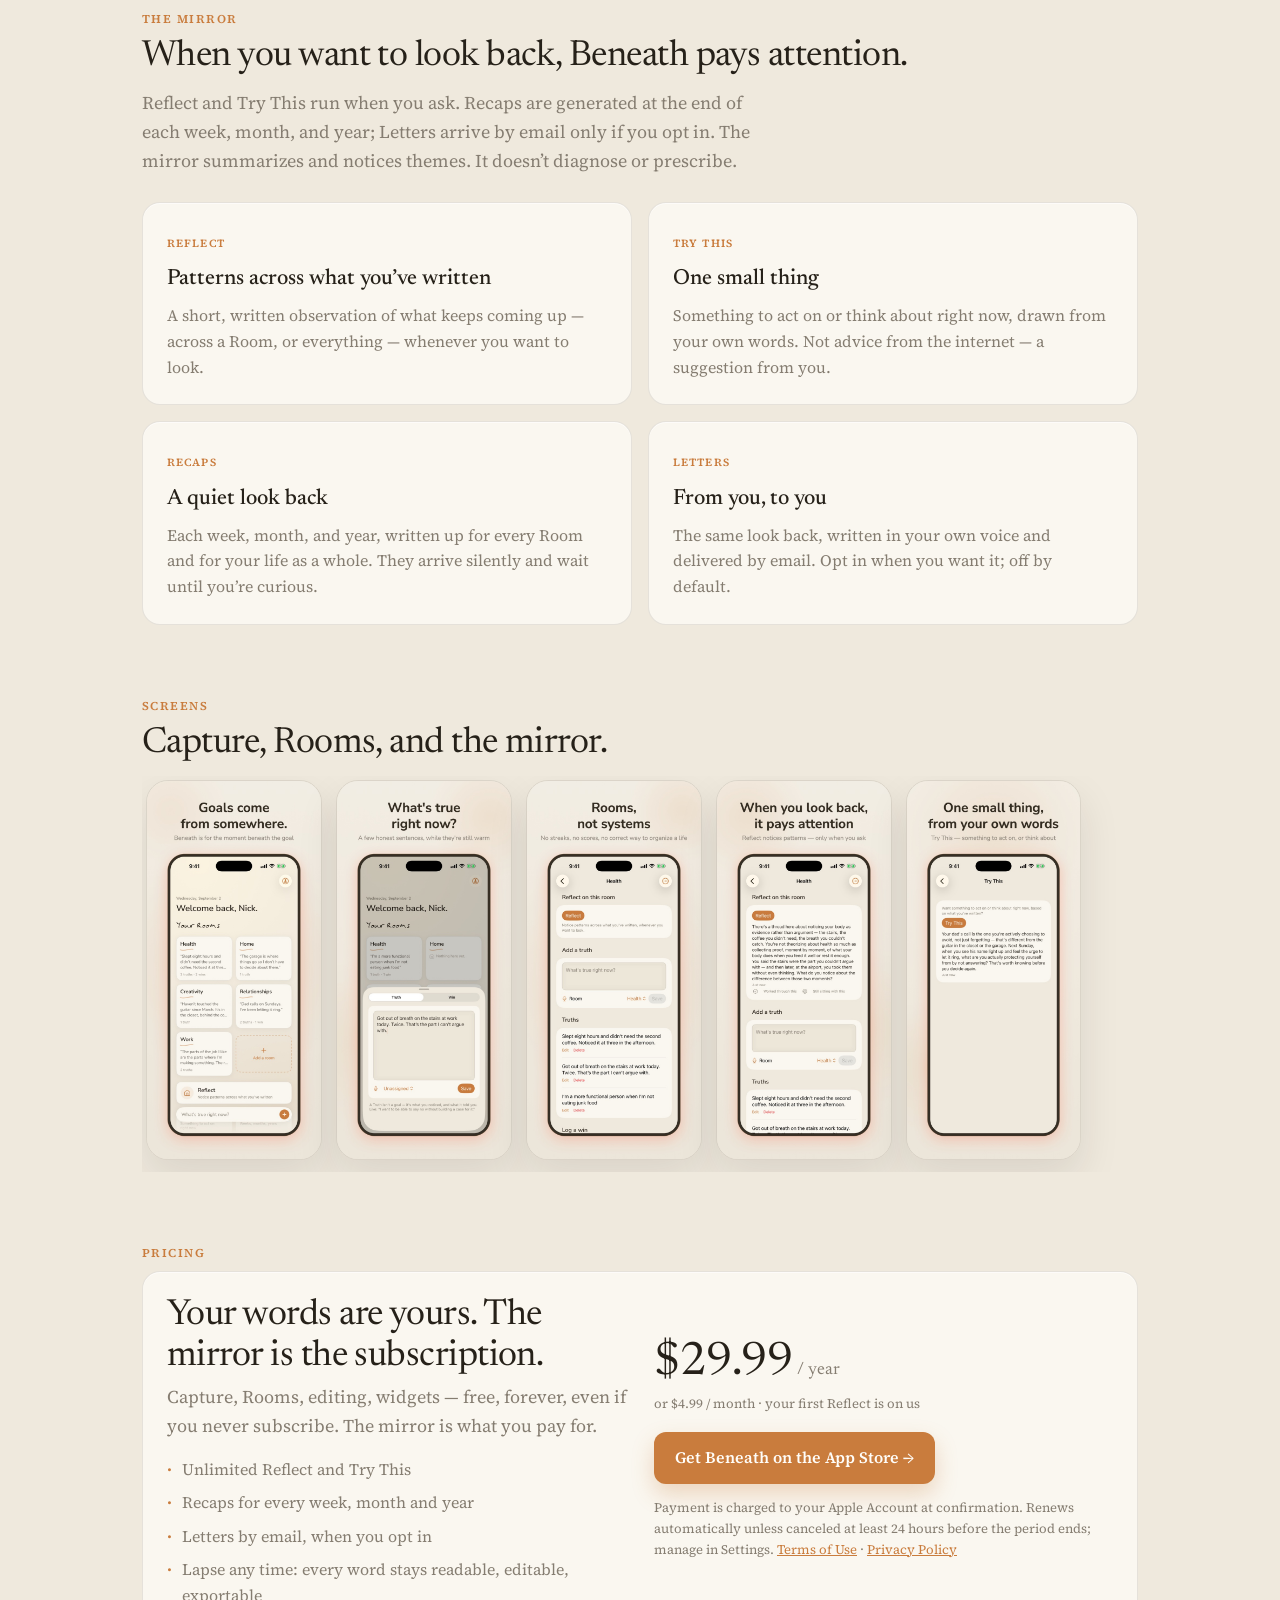
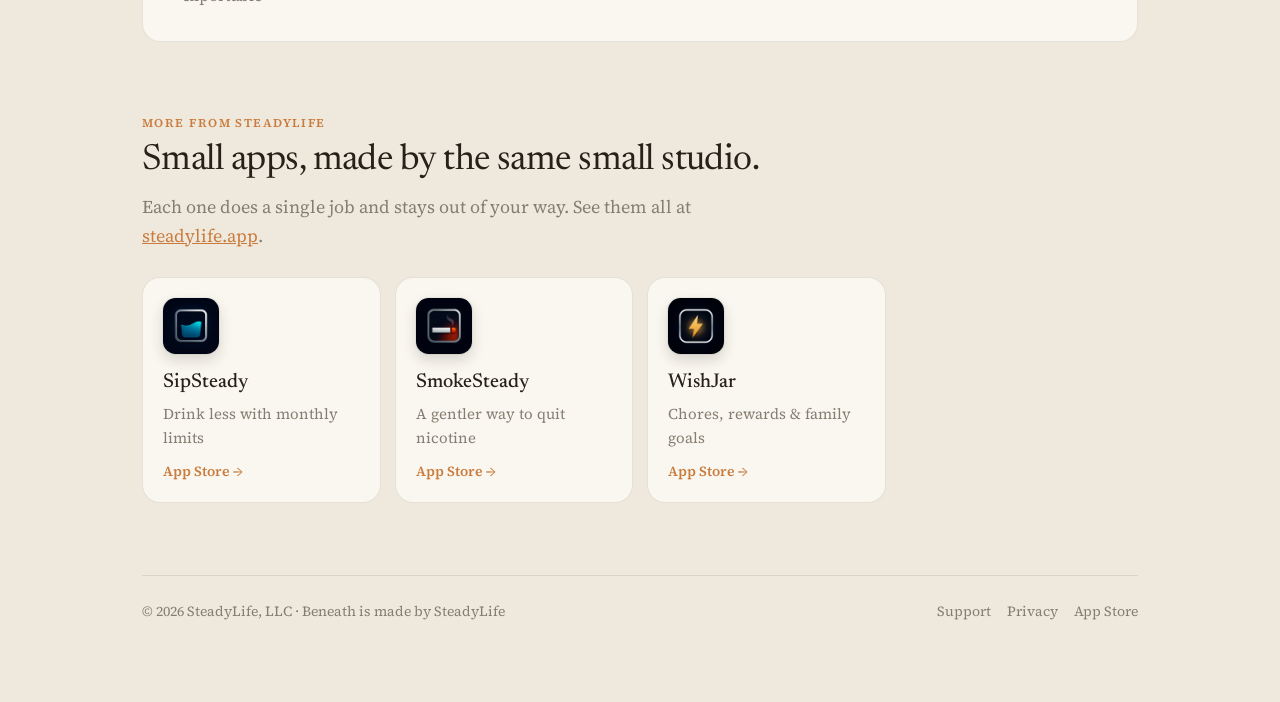
==== commit 043a4d84: "Clarify product facts and add search discovery files" ====
--- a/index.html
+++ b/index.html
@@ -6,7 +6,7 @@
   <meta name="viewport" content="width=device-width, initial-scale=1" />
   <meta name="description" content="Beneath is a journal for the moment beneath the goal. Write down what's true while it's true, keep it in Rooms that fit your life, and when you want to look back, let it pay attention. On the App Store." />
   <meta property="og:title" content="Beneath – Truths & Wins" />
-  <meta property="og:description" content="Write down what's true while it's true. A journal that never nags, and reflects only when you ask." />
+  <meta property="og:description" content="Write down what's true while it's true. A journal for honest moments, on-demand reflections, and quiet periodic recaps." />
   <meta property="og:image" content="https://beneath.ink/img/mk-1-home.jpg" />
   <meta property="og:url" content="https://beneath.ink/" />
   <meta name="theme-color" content="#EFE9DD" />
@@ -18,6 +18,7 @@
   <link rel="preconnect" href="https://fonts.gstatic.com" crossorigin />
   <link href="https://fonts.googleapis.com/css2?family=Newsreader:ital,opsz,wght@0,6..72,400;0,6..72,500;1,6..72,400&family=Source+Serif+4:ital,opsz,wght@0,8..60,400;0,8..60,600;1,8..60,400&display=swap" rel="stylesheet" />
   <link rel="stylesheet" href="/site.css" />
+  <link rel="canonical" href="https://beneath.ink/" />
 </head>
 <body>
   <div class="shell">
@@ -49,7 +50,7 @@
             <a class="btn btn-primary" href="https://apps.apple.com/app/id6801366688" target="_blank" rel="noopener">Get it on the App Store →</a>
             <a class="btn btn-ghost" href="#practice">How it works</a>
           </div>
-          <p class="cta-note">Everything you write is free, forever. iPhone and iPad.</p>
+          <p class="cta-note">Everything you write is free, forever. Available for iPhone with iOS 17 or later.</p>
         </div>
         <div class="hero-shot">
           <img src="/img/mk-2-capture.jpg" alt="Beneath — What's true right now?" />
@@ -75,7 +76,7 @@
       <section id="mirror">
         <p class="eyebrow">The mirror</p>
         <h2>When you want to look back, Beneath pays attention.</h2>
-        <p class="sub">Only when you ask. It summarizes, notices themes, and asks questions. It doesn&rsquo;t diagnose, prescribe, or run on a schedule you didn&rsquo;t choose.</p>
+        <p class="sub">Reflect and Try This run when you ask. Recaps are generated at the end of each week, month, and year; Letters arrive by email only if you opt in. The mirror summarizes and notices themes. It doesn&rsquo;t diagnose or prescribe.</p>
         <div class="mirror">
           <div class="card">
             <span class="tag">Reflect</span>
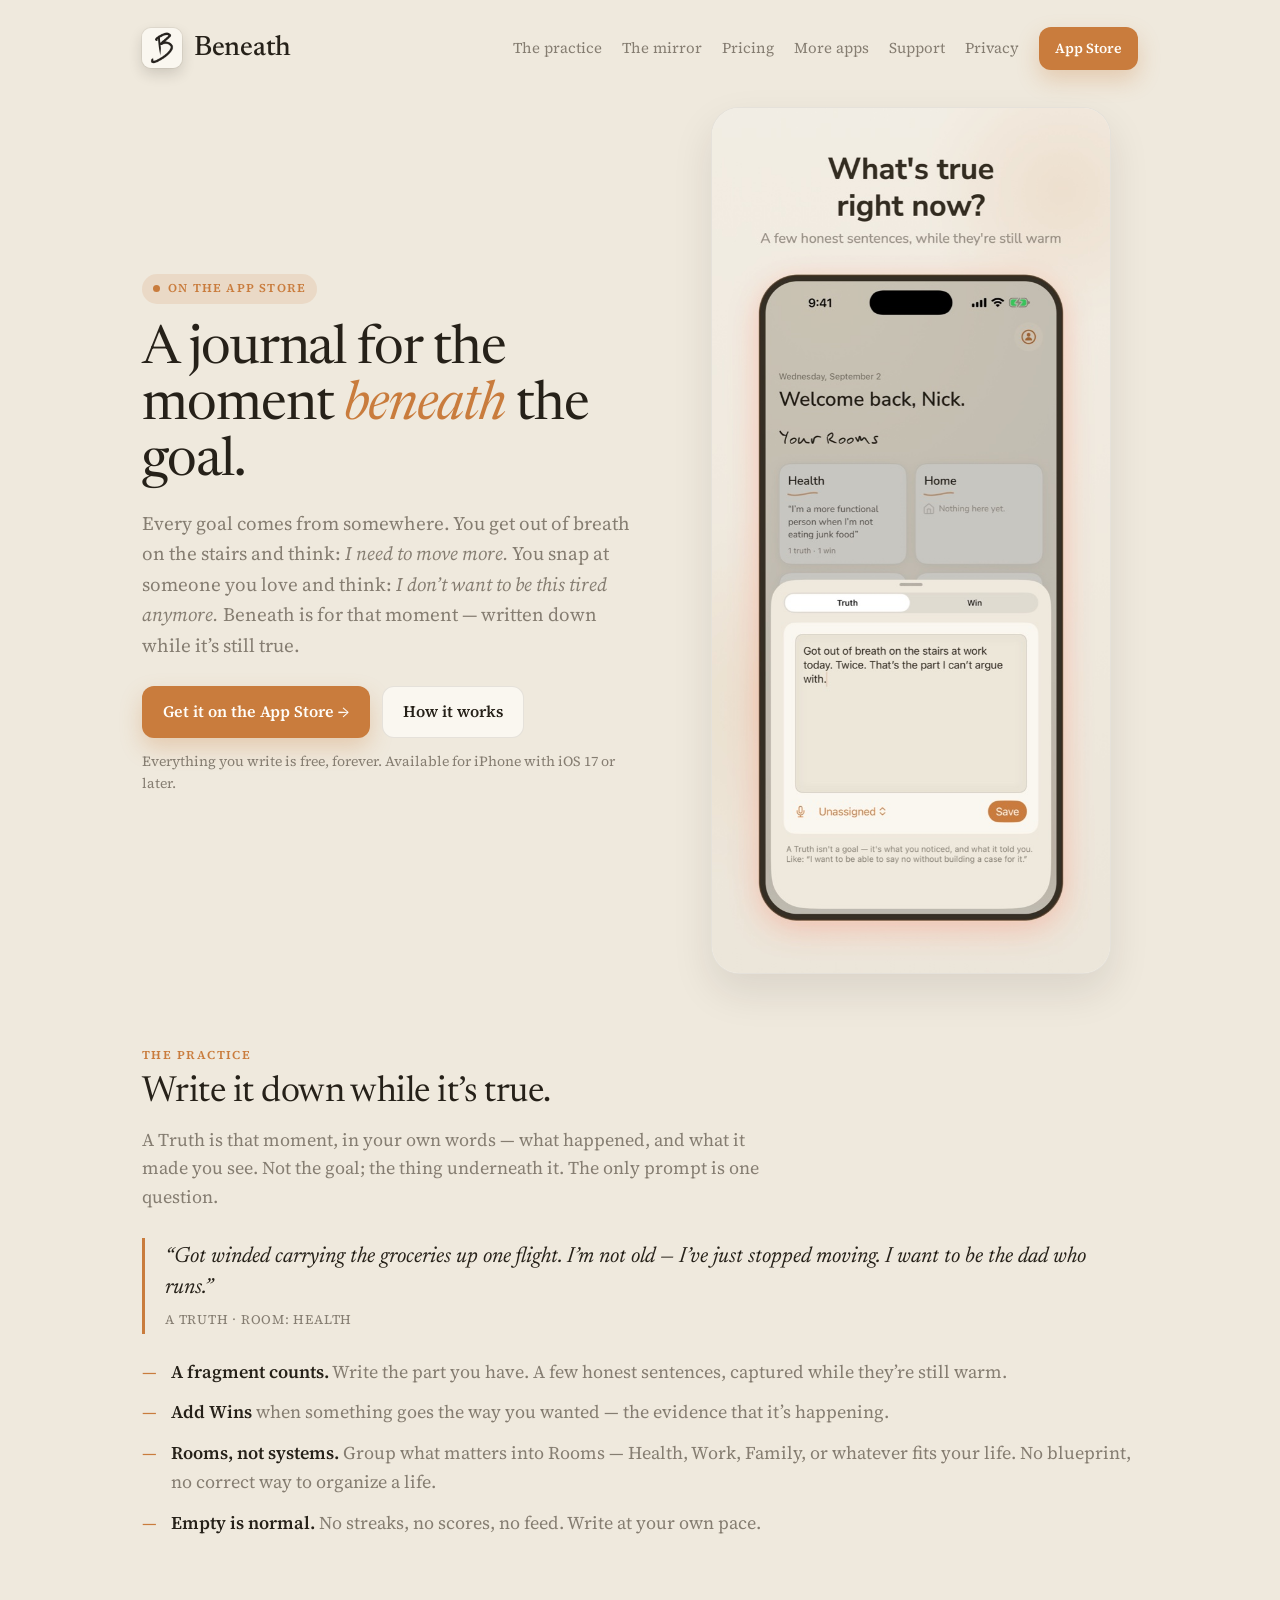
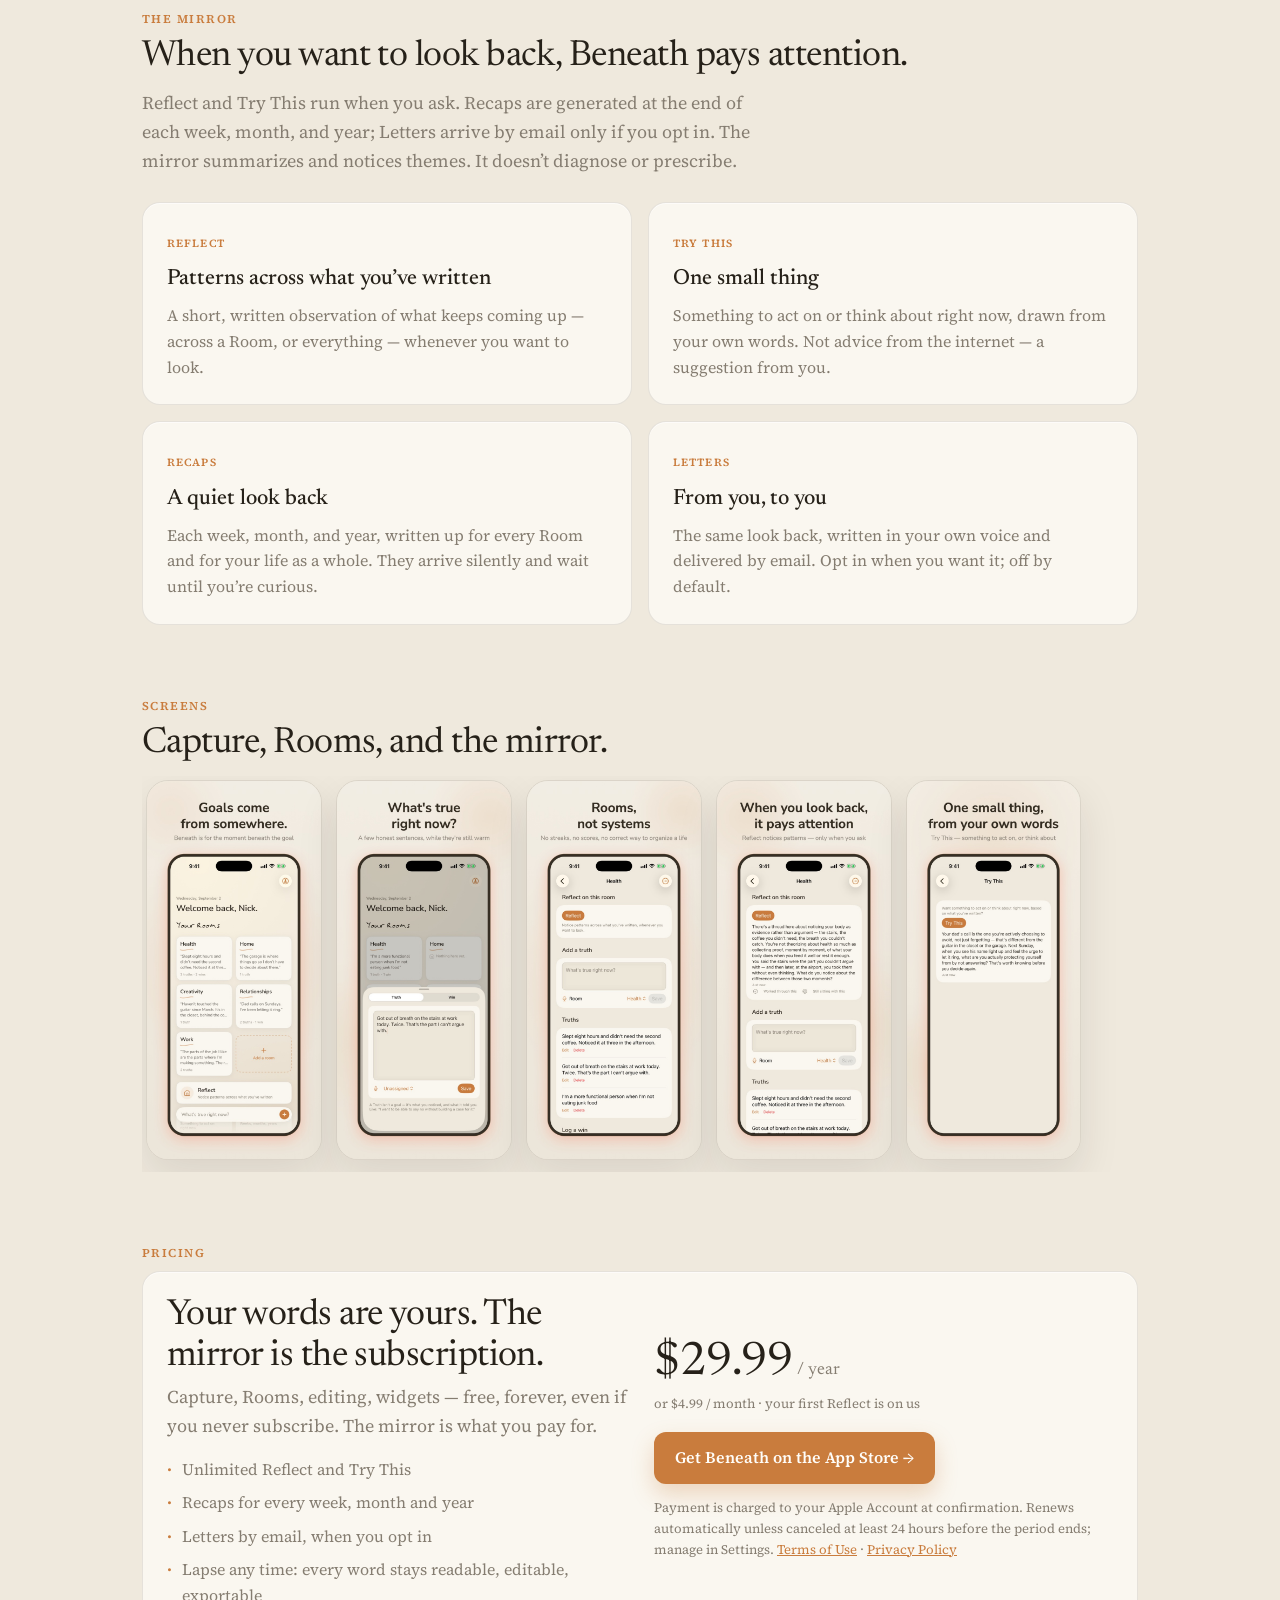
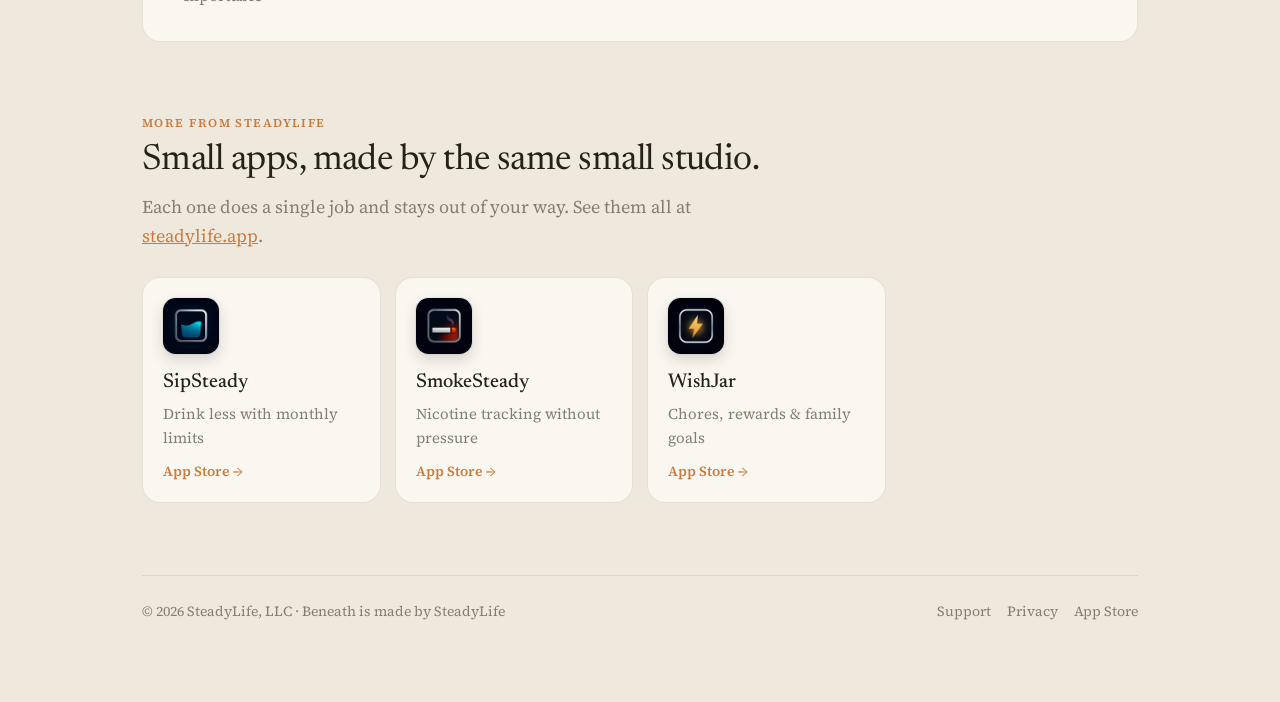
==== commit f06b23bb: "Align cross-app and reflection messaging" ====
--- a/index.html
+++ b/index.html
@@ -69,7 +69,7 @@
           <li><span><strong>A fragment counts.</strong> Write the part you have. A few honest sentences, captured while they&rsquo;re still warm.</span></li>
           <li><span><strong>Add Wins</strong> when something goes the way you wanted — the evidence that it&rsquo;s happening.</span></li>
           <li><span><strong>Rooms, not systems.</strong> Group what matters into Rooms — Health, Work, Family, or whatever fits your life. No blueprint, no correct way to organize a life.</span></li>
-          <li><span><strong>Empty is normal.</strong> No streaks, no scores, no feed. Beneath never nags and never initiates.</span></li>
+          <li><span><strong>Empty is normal.</strong> No streaks, no scores, no feed. Write at your own pace.</span></li>
         </ul>
       </section>
 
@@ -149,7 +149,7 @@
           <a class="more-card" href="https://apps.apple.com/app/id6803258229" target="_blank" rel="noopener">
             <img src="/img/smokesteady.png" alt="" width="56" height="56" />
             <span class="more-name">SmokeSteady</span>
-            <span class="more-sub">A gentler way to quit nicotine</span>
+            <span class="more-sub">Nicotine tracking without pressure</span>
             <span class="more-cta">App Store →</span>
           </a>
           <a class="more-card" href="https://apps.apple.com/app/id6804933445" target="_blank" rel="noopener">
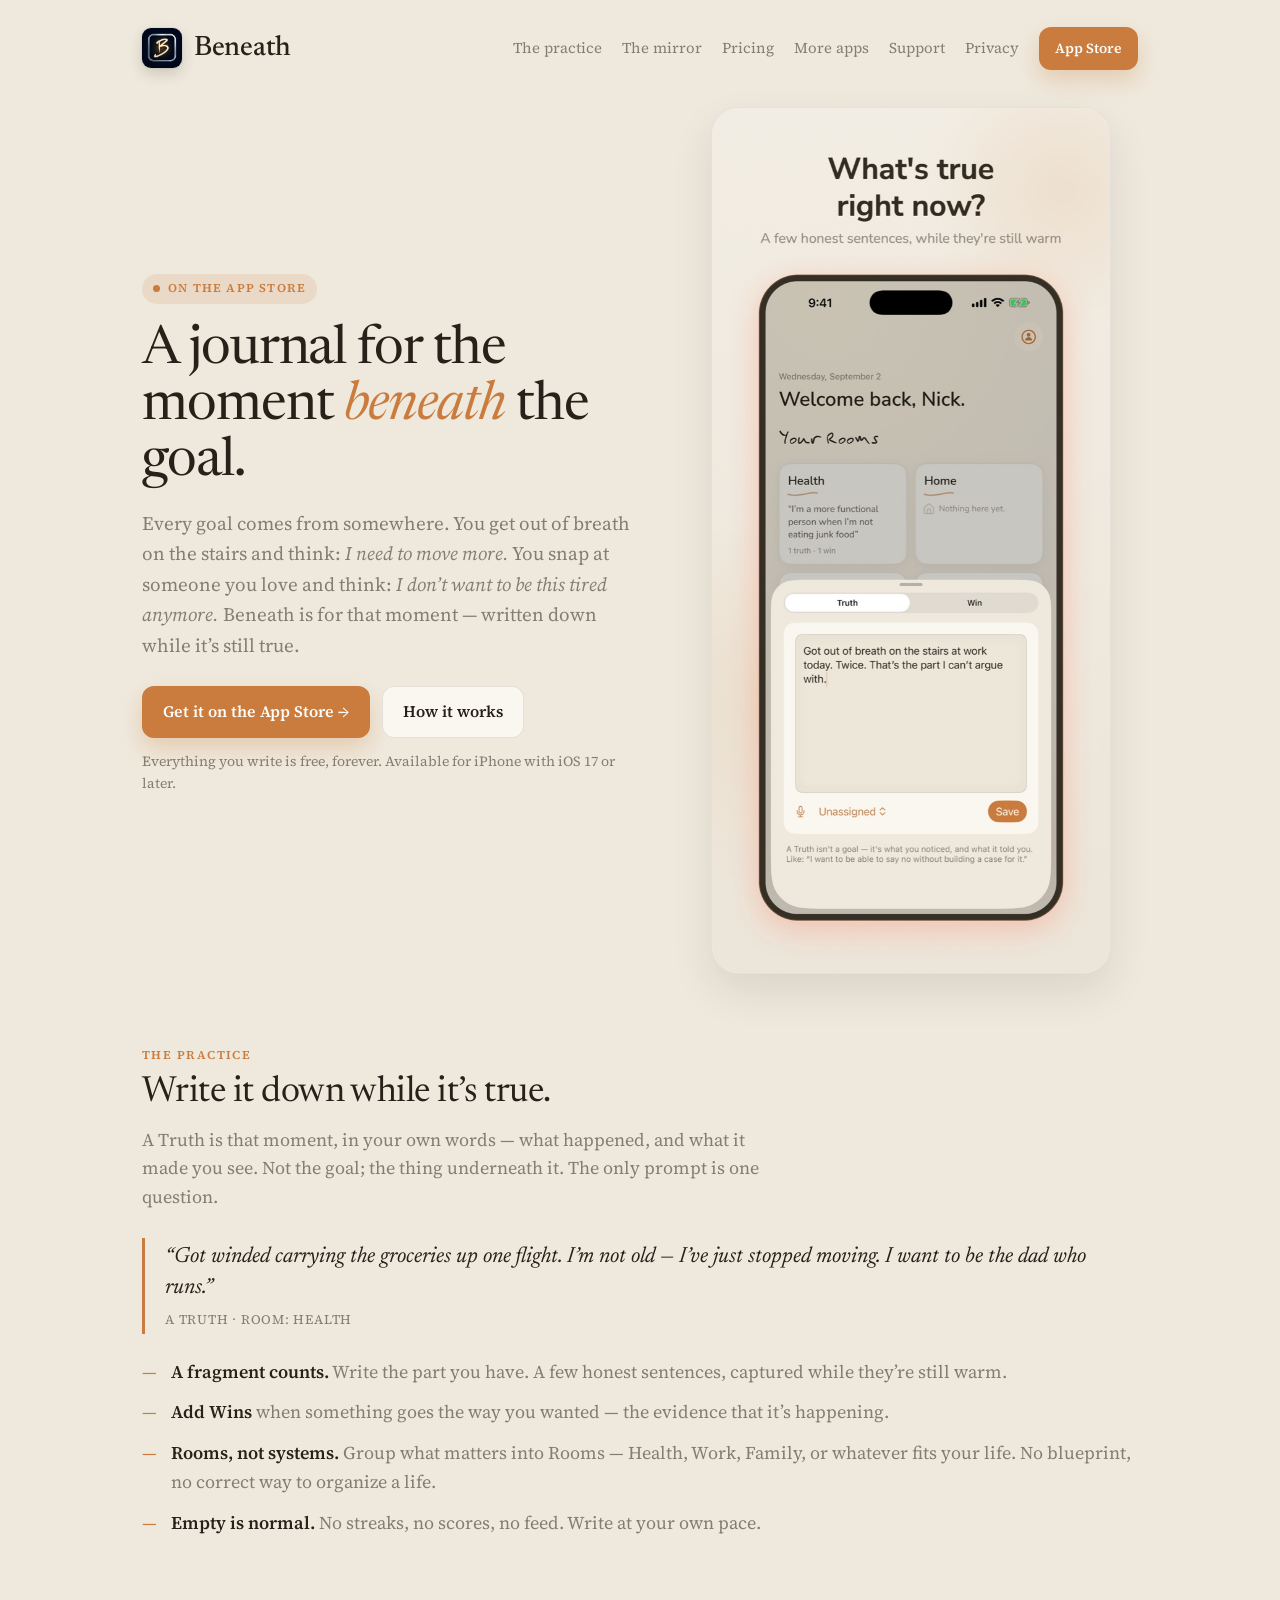
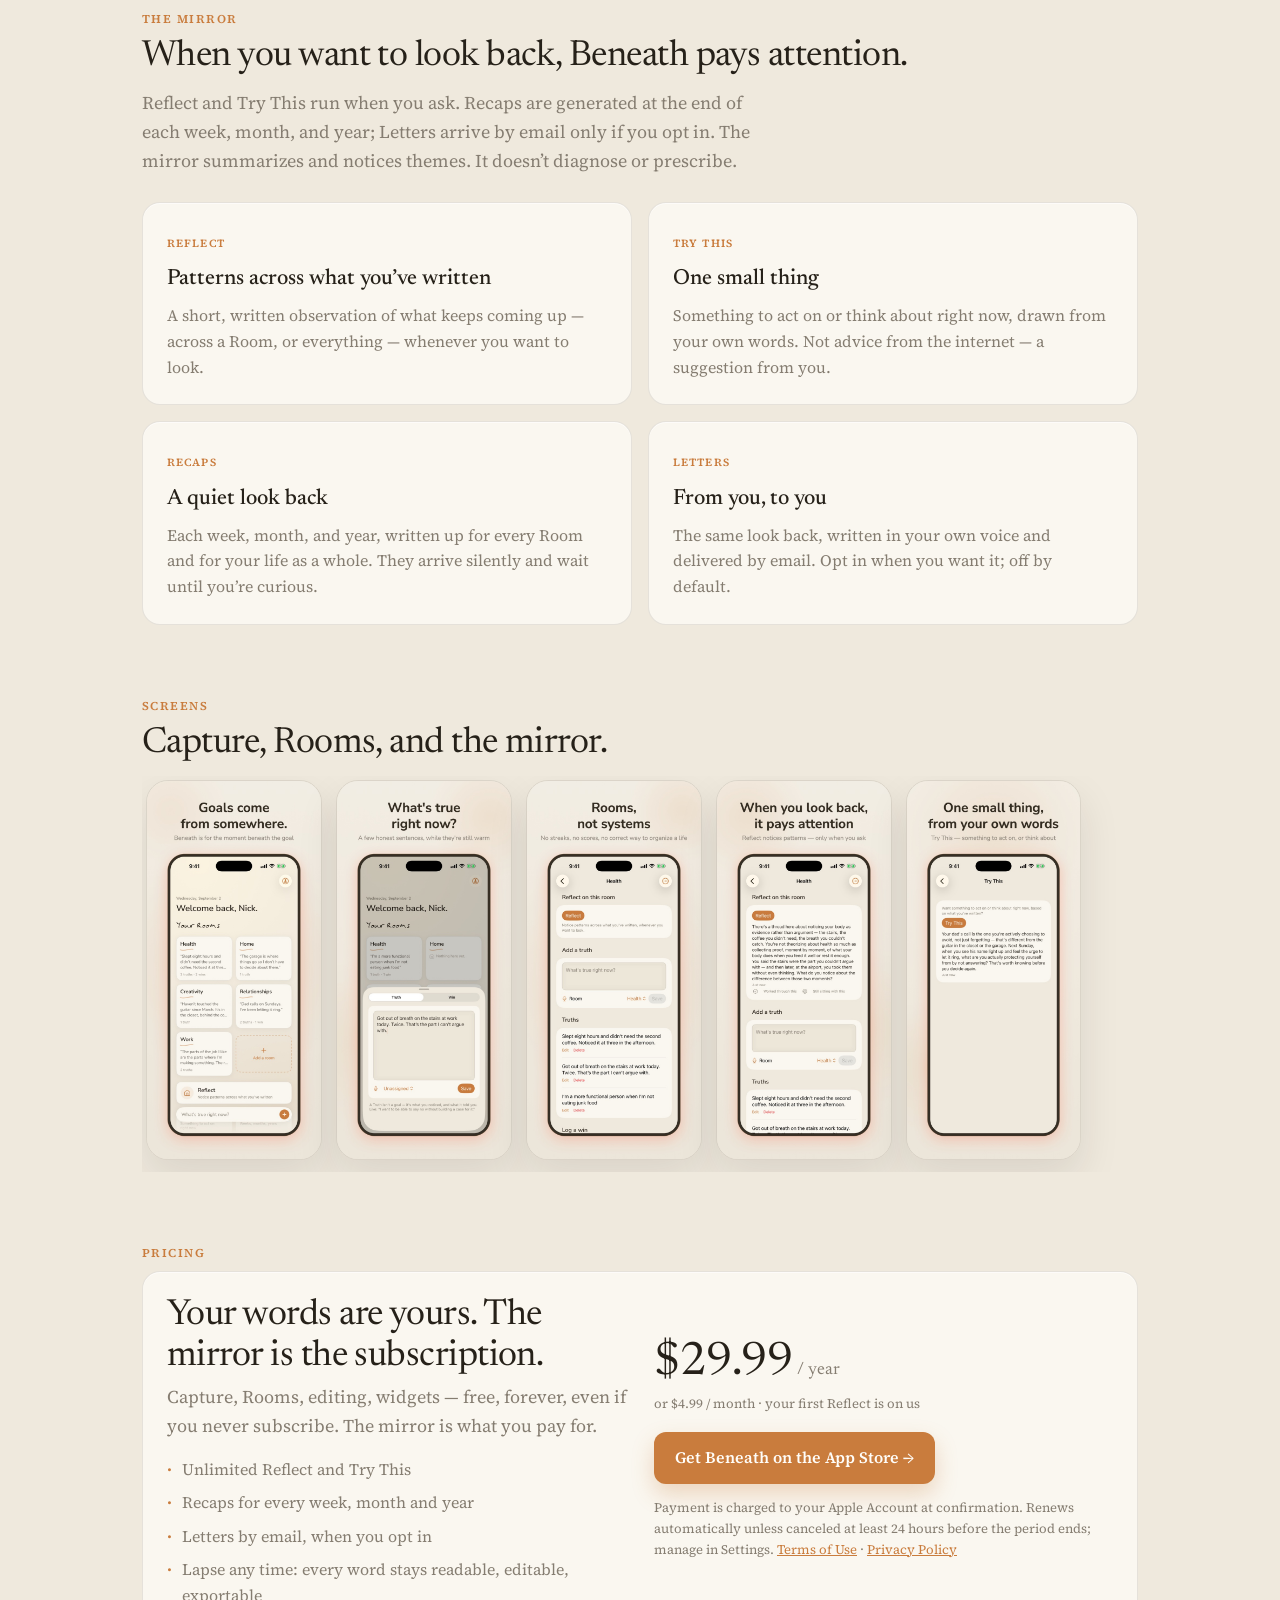
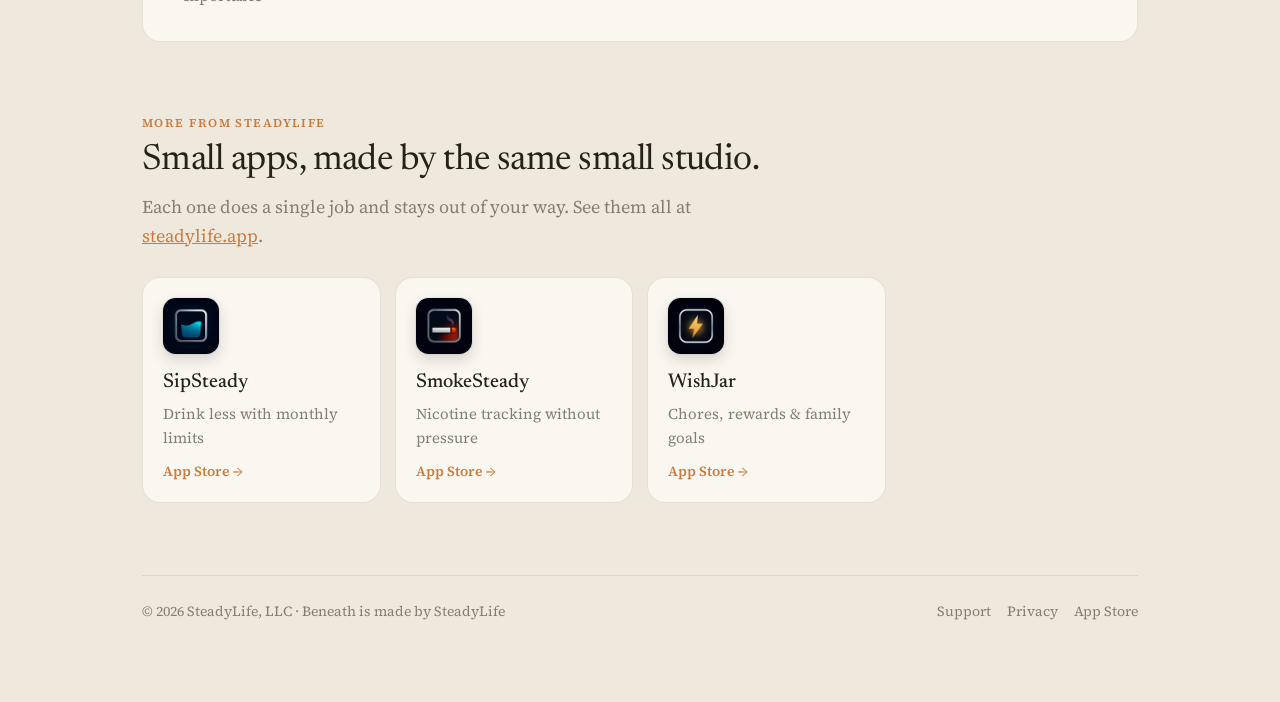
==== commit 77b38dbe: "Refresh Beneath logo and website icons" ====
--- a/index.html
+++ b/index.html
@@ -10,21 +10,22 @@
   <meta property="og:image" content="https://beneath.ink/img/mk-1-home.jpg" />
   <meta property="og:url" content="https://beneath.ink/" />
   <meta name="theme-color" content="#EFE9DD" />
-  <link rel="icon" type="image/png" sizes="32x32" href="/img/favicon-32.png" />
-  <link rel="icon" type="image/png" sizes="64x64" href="/img/favicon-64.png" />
-  <link rel="apple-touch-icon" href="/img/apple-touch-icon.png" />
+  <link rel="icon" type="image/png" sizes="32x32" href="/img/favicon-32.png?v=20260921" />
+  <link rel="icon" type="image/png" sizes="64x64" href="/img/favicon-64.png?v=20260921" />
+  <link rel="apple-touch-icon" href="/img/apple-touch-icon.png?v=20260921" />
   <meta name="apple-itunes-app" content="app-id=6801366688" />
   <link rel="preconnect" href="https://fonts.googleapis.com" />
   <link rel="preconnect" href="https://fonts.gstatic.com" crossorigin />
   <link href="https://fonts.googleapis.com/css2?family=Newsreader:ital,opsz,wght@0,6..72,400;0,6..72,500;1,6..72,400&family=Source+Serif+4:ital,opsz,wght@0,8..60,400;0,8..60,600;1,8..60,400&display=swap" rel="stylesheet" />
   <link rel="stylesheet" href="/site.css" />
   <link rel="canonical" href="https://beneath.ink/" />
+<meta name="google-site-verification" content="kTJc04ZSATPjsQ_GRg8Z7I7utS1Azu69BWrXhd5bir4" />
 </head>
 <body>
   <div class="shell">
     <header>
       <a class="wordmark" href="/">
-        <img src="/img/icon-512.png" alt="" width="40" height="40" />
+        <img src="/img/icon-512.png?v=20260921" alt="" width="40" height="40" />
         <span>Beneath</span>
       </a>
       <nav>
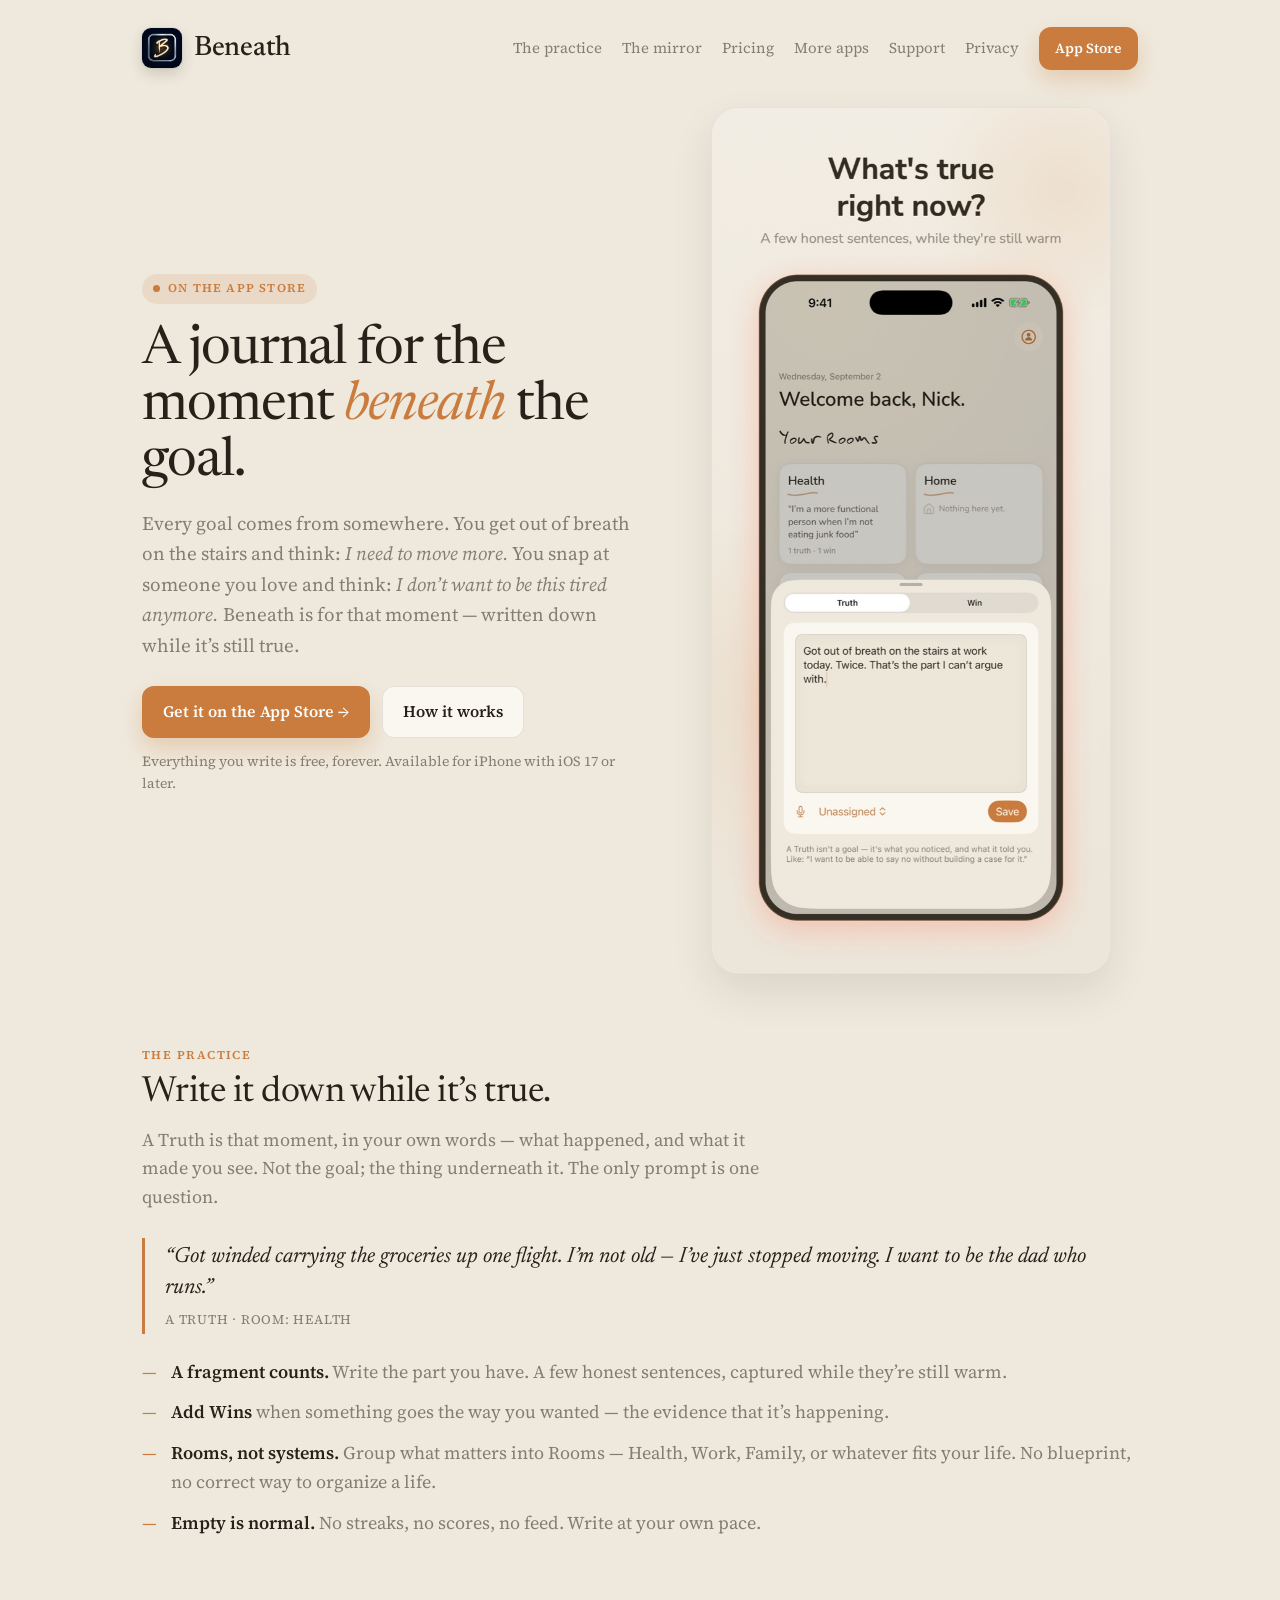
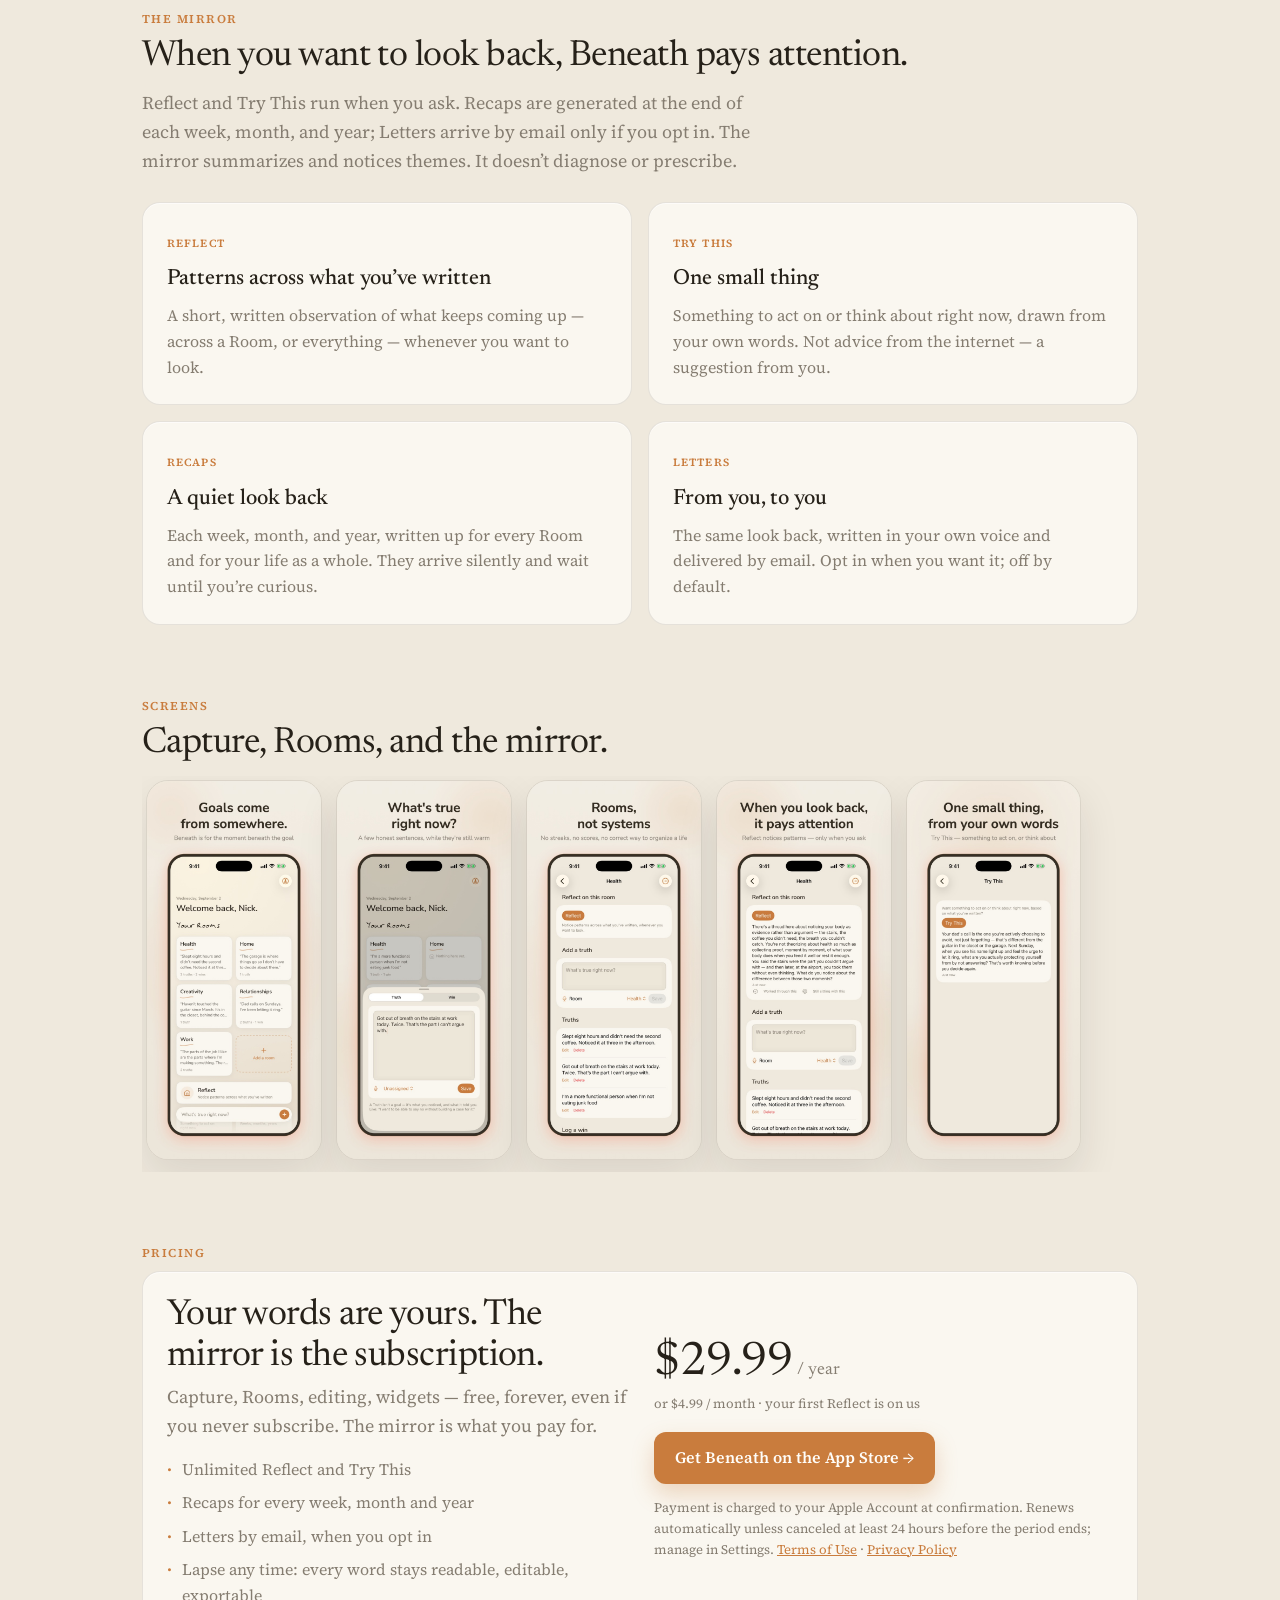
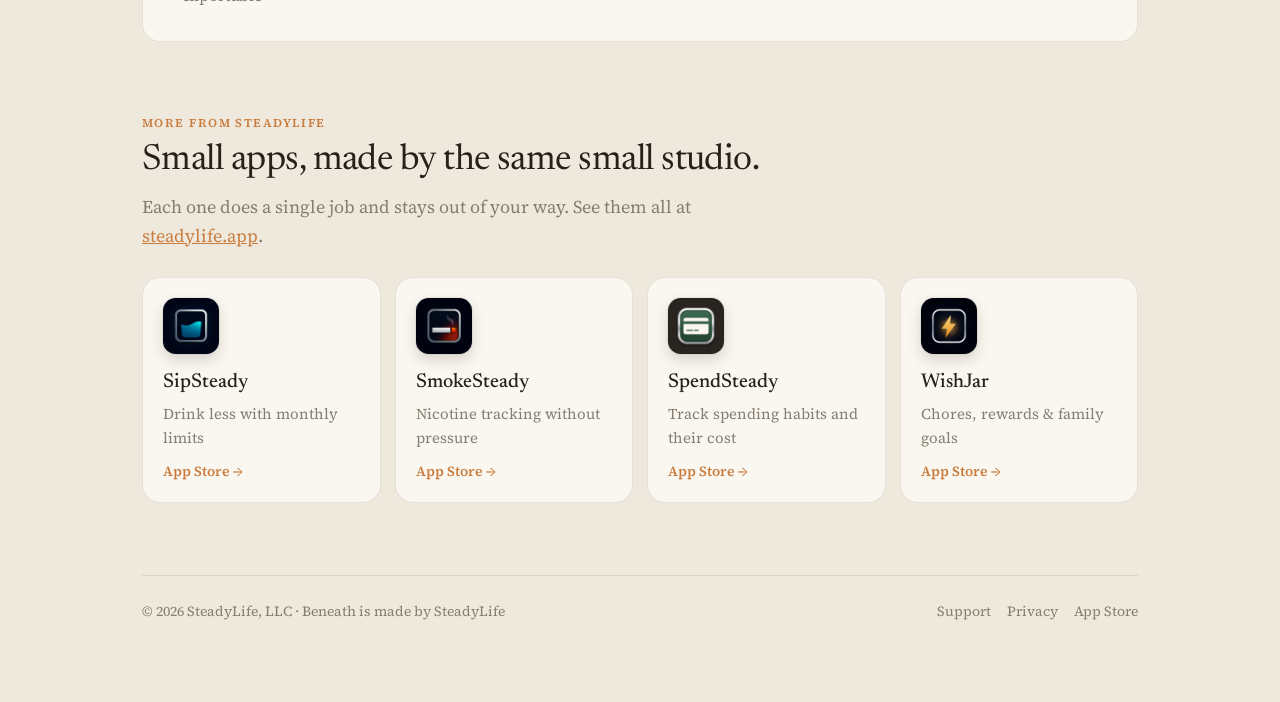
==== commit c7516527: "Add SpendSteady to the related apps section" ====
--- a/index.html
+++ b/index.html
@@ -153,6 +153,12 @@
             <span class="more-sub">Nicotine tracking without pressure</span>
             <span class="more-cta">App Store →</span>
           </a>
+          <a class="more-card" href="https://apps.apple.com/app/id6804992060" target="_blank" rel="noopener">
+            <img src="/img/spendsteady.png" alt="" width="56" height="56" />
+            <span class="more-name">SpendSteady</span>
+            <span class="more-sub">Track spending habits and their cost</span>
+            <span class="more-cta">App Store →</span>
+          </a>
           <a class="more-card" href="https://apps.apple.com/app/id6804933445" target="_blank" rel="noopener">
             <img src="/img/wishjar.png" alt="" width="56" height="56" />
             <span class="more-name">WishJar</span>
--- a/site.css
+++ b/site.css
@@ -203,8 +203,8 @@
 
 /* More from SteadyLife */
 .more-grid { display: grid; grid-template-columns: repeat(4, minmax(0, 1fr)); gap: 14px; }
-@media (max-width: 900px) { .more-grid { grid-template-columns: repeat(2, minmax(0, 1fr)); } }
-@media (max-width: 520px) { .more-grid { grid-template-columns: minmax(0, 1fr); } }
+@media (max-width: 960px) { .more-grid { grid-template-columns: repeat(2, minmax(0, 1fr)); } }
+@media (max-width: 720px) { .more-grid { grid-template-columns: minmax(0, 1fr); } }
 .more-card {
   display: grid; gap: 4px; text-decoration: none; color: var(--ink);
   background: var(--paper); border: 1px solid var(--divider);
